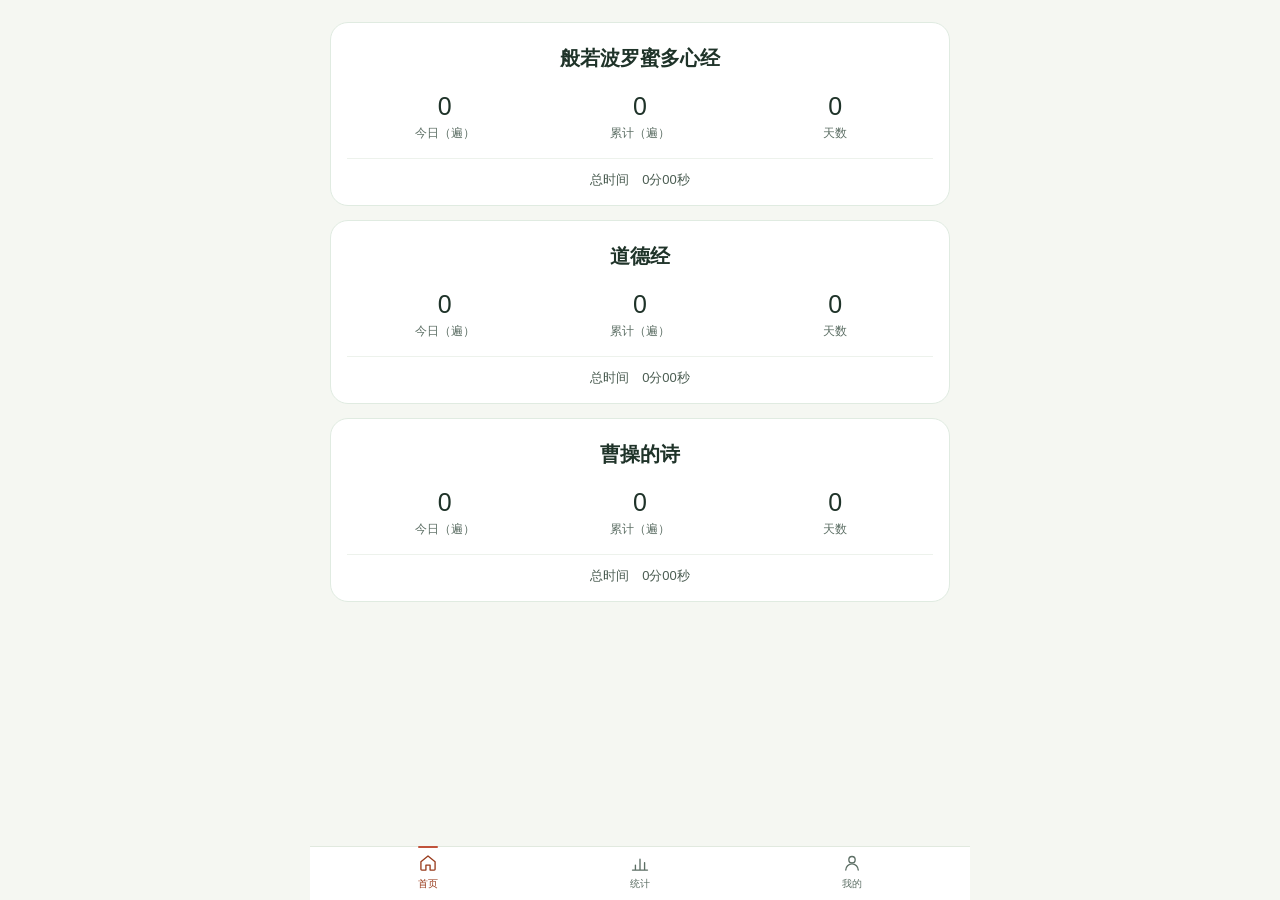
==== index.html @ 3fb7e342 "fix(v31): 阅读顶部只留标题和今日计时，字号拼音排版放到下方 收进「阅读设置」要多点一次。拼音、字号和排版改成直接摆在开始诵读上面。  Co-authored-by: lgy8687 <lgy" ====
<!doctype html>
<html lang="zh-CN">
<head>
  <meta charset="utf-8">
  <meta name="viewport" content="width=device-width, initial-scale=1, viewport-fit=cover">
  <meta name="theme-color" content="#F5F7F2">
  <meta name="description" content="阅读和背诵《道德经》与《心经》。">
  <link rel="manifest" href="manifest.webmanifest">
  <link rel="icon" href="icon.svg" type="image/svg+xml">
  <title>日课 · 读诵与日常</title>
  <link rel="stylesheet" href="styles.css?v=31">
</head>
<body>
  <div class="app-shell">

    <main>
      <section class="view active" id="view-today" aria-labelledby="today-title"></section>
      <section class="view" id="view-daily"></section>
      <section class="view" id="view-read" aria-labelledby="read-title"></section>
      <section class="view" id="view-recite" aria-labelledby="recite-title"></section>
      <section class="view" id="view-mine">
        <header class="page-head"><span class="eyebrow">PROFILE</span><h1>我的</h1><p class="page-head-date">记录只保存在这台设备</p></header>
        <div class="ds-card">
          <div class="card-head"><h2>数据备份</h2><span>本地存储</span></div>
          <p class="mine-note">记录只保存在这台设备的浏览器中。导出文件可用于备份或迁移，网页不会上传你的打卡数据。</p>
          <button class="button secondary" id="open-settings">导出 / 导入备份</button>
        </div>
      </section>
      <section class="view" id="view-stats" aria-labelledby="stats-title"></section>
    </main>

    <nav class="bottom-nav" aria-label="主导航">
      <button class="nav-item active" data-route="today"><svg viewBox="0 0 24 24" aria-hidden="true"><path d="M3.5 10.5 12 3.5l8.5 7v9a1 1 0 0 1-1 1h-5v-6h-5v6h-5a1 1 0 0 1-1-1z"/></svg><small>首页</small></button>
      <button class="nav-item" data-route="stats"><svg viewBox="0 0 24 24" aria-hidden="true"><path d="M3 20.5h18M6.5 20.5v-6M12 20.5v-13M17.5 20.5v-9"/></svg><small>统计</small></button>
      <button class="nav-item" data-route="mine"><svg viewBox="0 0 24 24" aria-hidden="true"><circle cx="12" cy="8" r="3.8"/><path d="M4.5 20.5a7.5 7.5 0 0 1 15 0"/></svg><small>我的</small></button>
    </nav>
  </div>

  <dialog id="settings-dialog" class="settings-dialog">
    <form method="dialog" class="dialog-top"><div><span class="eyebrow">PREFERENCES</span><h2>设置</h2></div><button class="icon-button" aria-label="关闭">×</button></form>
    <div class="setting-group">
      <h3>数据备份</h3><p class="muted">记录只保存在这台设备的浏览器中。导出文件可用于备份或迁移。</p>
      <div class="button-row"><button id="export-data" class="button secondary">导出记录</button><label class="button secondary file-button">导入备份<input id="import-data" type="file" accept="application/json"></label></div>
    </div>
    <p class="privacy-note">GitHub Pages 上的网页不接收你的打卡数据。</p>
  </dialog>

  <div id="toast" class="toast" role="status" aria-live="polite"></div>
  <script src="data/dao-de-jing.js?v=31"></script>
  <script src="data/dao-pinyin.js?v=31"></script>
  <script src="data/heart-pinyin.js?v=31"></script>
  <script src="data/cao-pinyin.js?v=31"></script>
  <script src="data/cao-poems.js?v=31"></script>
  <script src="time-stats.js?v=31"></script>
  <script src="app.js?v=31"></script>
</body>
</html>
---- styles.css ----
:root {
  --paper: #f4f1e8;
  --paper-deep: #ebe6d9;
  --card: #fffdf8;
  --ink: #24342f;
  --muted: #858b80;
  --line: #e8e4d9;
  --green: #344f42;
  --green-soft: #e9eee7;
  --red: #b5533d;
  --red-soft: #f6e9e3;
  --gold: #b08d51;
  --shadow: 0 8px 28px rgba(54, 56, 45, .06);
  font-family: "DM Sans", "Noto Serif SC", -apple-system, BlinkMacSystemFont, "PingFang SC", "Microsoft YaHei", sans-serif;
}
* { box-sizing: border-box; }
body { margin: 0; background: var(--paper); color: var(--ink); min-height: 100vh; -webkit-font-smoothing: antialiased; }
button, input, textarea { font: inherit; }
button { color: inherit; }
.app-shell { width: min(100%, 760px); margin: 0 auto; min-height: 100vh; padding: 0 20px calc(100px + env(safe-area-inset-bottom)); }
.topbar { height: 74px; display: flex; align-items: center; justify-content: space-between; }
.brand { display: inline-flex; align-items: center; gap: 11px; color: inherit; text-decoration: none; }
.brand-mark { width: 38px; height: 38px; border: 1px solid #b8ad94; color: var(--green); display: grid; place-items: center; border-radius: 50%; font: 600 18px "Noto Serif SC", serif; }
.brand b { display: block; letter-spacing: .12em; font: 600 17px "Noto Serif SC", serif; }
.brand small { display: block; font-size: 10px; color: var(--muted); letter-spacing: .13em; margin-top: 2px; }
.icon-button { border: 0; background: transparent; width: 40px; height: 40px; border-radius: 50%; font-size: 22px; color: var(--green); cursor: pointer; }
.icon-button:active { background: var(--paper-deep); }
.view { display: none; animation: appear .18s ease; }
.view.active { display: block; }
@keyframes appear { from { opacity: .65; transform: translateY(3px); } to { opacity: 1; transform: none; } }
.eyebrow { font: 600 10px "DM Sans", sans-serif; color: var(--gold); letter-spacing: .18em; }
h1, h2, h3, p { margin-top: 0; }
h1 { font: 600 30px/1.3 "Noto Serif SC", serif; letter-spacing: .015em; margin: 7px 0 8px; }
h2 { font: 600 22px/1.35 "Noto Serif SC", serif; margin: 0 0 8px; }
h3 { font: 600 16px "Noto Serif SC", serif; margin: 0; }
.muted { color: var(--muted); font-size: 13px; line-height: 1.7; }
.page-intro { padding: 11px 2px 22px; }
.date-line { color: var(--muted); font-size: 12px; letter-spacing: .06em; }
.hero-card { position: relative; background: var(--green); color: #fffdf7; border-radius: 21px; padding: 23px 22px 20px; overflow: hidden; box-shadow: var(--shadow); }
.hero-card:after { content: "道"; position: absolute; right: 8px; top: -38px; font: 150px "Noto Serif SC", serif; color: rgba(255,255,255,.055); pointer-events: none; }
.hero-top { display: flex; justify-content: space-between; align-items: flex-start; position: relative; z-index: 1; }
.hero-card .eyebrow { color: #c7b589; }
.hero-title { font: 500 19px "Noto Serif SC", serif; margin: 8px 0 4px; }
.hero-sub { color: rgba(255,255,255,.67); font-size: 12px; margin: 0; }
.hero-metrics { display: flex; gap: 0; border-top: 1px solid rgba(255,255,255,.18); margin-top: 19px; padding-top: 15px; position: relative; z-index: 1; }
.hero-metric { flex: 1; }
.hero-metric + .hero-metric { border-left: 1px solid rgba(255,255,255,.18); padding-left: 16px; margin-left: 16px; }
.hero-metric strong { display: block; font: 600 23px "DM Sans", sans-serif; }
.hero-metric span { color: rgba(255,255,255,.68); font-size: 11px; }
.section-heading { display: flex; align-items: end; justify-content: space-between; margin: 25px 1px 12px; }
.section-heading h2 { font-size: 18px; margin: 0; }
.section-heading .aside { color: var(--muted); font-size: 11px; }
.quick-grid { display: grid; grid-template-columns: 1fr 1fr; gap: 11px; }
.quick-card, .card { background: var(--card); border: 1px solid rgba(66,75,59,.06); box-shadow: var(--shadow); border-radius: 17px; }
.quick-card { padding: 15px; min-height: 120px; }
.quick-card .label { display: flex; align-items: center; gap: 7px; color: var(--muted); font-size: 11px; }
.quick-card .num { font: 600 25px "DM Sans", sans-serif; margin: 12px 0 2px; }
.quick-card .caption { color: var(--muted); font-size: 10px; }
.quick-card .accent { color: var(--red); }
.movie-card { margin-top: 11px; padding: 16px; }
.movie-head { display: flex; justify-content: space-between; gap: 10px; align-items: flex-start; }
.movie-head strong { font: 500 15px "Noto Serif SC", serif; }
.movie-head small { display: block; color: var(--muted); font-size: 11px; margin-top: 4px; }
.progress-track { height: 5px; background: var(--paper-deep); border-radius: 8px; overflow: hidden; margin: 14px 0 12px; }
.progress-fill { height: 100%; background: var(--red); border-radius: inherit; transition: width .25s; }
.movie-foot { display: flex; align-items: center; justify-content: space-between; gap: 8px; }
.movie-count { color: var(--muted); font-size: 11px; }
.button { min-height: 41px; border-radius: 12px; border: 1px solid transparent; padding: 0 15px; font-size: 12px; font-weight: 600; cursor: pointer; transition: transform .12s, background .12s; }
.button:active { transform: scale(.97); }
.button.primary { background: var(--green); color: white; }
.button.secondary { background: var(--green-soft); color: var(--green); }
.button.ghost { background: transparent; color: var(--muted); border-color: var(--line); }
.button.small { min-height: 34px; padding: 0 11px; font-size: 11px; }
.activity-card { padding: 16px; margin-top: 12px; }
.activity-form { display: grid; grid-template-columns: 1fr 75px auto; gap: 8px; margin-top: 14px; }
.field { background: #faf8f1; border: 1px solid var(--line); border-radius: 11px; min-width: 0; padding: 10px 11px; color: var(--ink); outline: none; font-size: 12px; }
.field:focus { border-color: #a5b19f; box-shadow: 0 0 0 3px rgba(52,79,66,.08); }
.activity-list { margin-top: 10px; }
.activity-row { display: flex; justify-content: space-between; gap: 10px; border-top: 1px solid var(--line); padding: 10px 0 0; margin-top: 9px; font-size: 12px; }
.activity-row small { color: var(--muted); }
.delete-activity { background: none; border: 0; color: #a7a79e; cursor: pointer; padding: 2px 5px; }
.quote { margin: 22px 2px 6px; color: #7f8277; font: italic 13px/1.8 "Noto Serif SC", serif; text-align: center; }
.quote b { color: var(--green); font-weight: 500; }
.switcher { display: flex; gap: 7px; overflow-x: auto; padding: 0 1px 4px; scrollbar-width: none; }
.switcher::-webkit-scrollbar { display: none; }
.pill { border: 1px solid #dcd8ca; background: transparent; border-radius: 999px; padding: 9px 15px; white-space: nowrap; font-size: 12px; color: var(--muted); cursor: pointer; }
.pill.active { background: var(--green); border-color: var(--green); color: white; }
.chapter-list { display: flex; gap: 6px; overflow-x: auto; padding: 15px 0; scrollbar-width: thin; }
.chapter-chip { border: 1px solid var(--line); color: var(--muted); background: var(--card); min-width: 42px; height: 38px; border-radius: 11px; cursor: pointer; font-size: 11px; }
.chapter-chip.active { border-color: var(--green); color: var(--green); background: var(--green-soft); font-weight: 700; }
.chapter-chip.done:after { content: " ·"; color: var(--red); }
.reading-panel { padding: 22px 20px; margin-top: 2px; }
.reading-meta { color: var(--gold); font-size: 10px; letter-spacing: .13em; margin-bottom: 6px; }
.reading-title { font: 600 22px "Noto Serif SC", serif; margin-bottom: 20px; }
.classic-text { white-space: pre-line; font: 400 17px/2.05 "Noto Serif SC", serif; letter-spacing: .025em; }
.annotation { border-left: 2px solid var(--gold); padding: 12px 14px; margin-top: 22px; background: #f8f5ec; color: #66695f; font: 13px/1.85 "Noto Serif SC", serif; }
.reading-actions { display: flex; justify-content: space-between; gap: 9px; margin-top: 17px; }
.heart-sections { display: grid; gap: 10px; margin-top: 15px; }
.heart-section { padding: 17px 16px; }
.heart-section h3 { color: var(--green); margin-bottom: 9px; font-size: 14px; }
.heart-section p { font: 15px/1.95 "Noto Serif SC", serif; margin: 0; }
.heart-section small { display: block; border-top: 1px solid var(--line); margin-top: 10px; padding-top: 9px; color: var(--muted); font: 12px/1.7 "Noto Serif SC", serif; }
.recite-intro { padding: 10px 1px 15px; }
.recite-card { margin-bottom: 12px; padding: 19px; position: relative; overflow: hidden; }
.recite-card:after { content: attr(data-seal); position: absolute; right: 12px; top: 6px; color: rgba(52,79,66,.06); font: 90px "Noto Serif SC", serif; pointer-events: none; }
.recite-top { display: flex; justify-content: space-between; align-items: center; position: relative; z-index: 1; }
.recite-top h2 { font-size: 20px; }
.recite-total { color: var(--muted); font-size: 10px; }
.recite-count { display: flex; align-items: baseline; gap: 6px; margin: 13px 0 15px; position: relative; z-index: 1; }
.recite-count strong { font: 600 40px "DM Sans", sans-serif; color: var(--green); }
.recite-count span { font-size: 12px; color: var(--muted); }
.tap-button { min-height: 52px; width: 100%; position: relative; z-index: 1; border: 0; border-radius: 14px; background: var(--green); color: white; cursor: pointer; font: 500 15px "Noto Serif SC", serif; letter-spacing: .04em; box-shadow: 0 5px 14px rgba(52,79,66,.15); }
.tap-button.cinnabar { background: var(--red); box-shadow: 0 5px 14px rgba(181,83,61,.15); }
.tap-actions { display: flex; justify-content: space-between; align-items: center; margin-top: 10px; position: relative; z-index: 1; }
.tap-actions small { color: var(--muted); font-size: 10px; }
.text-button { border: 0; background: none; color: var(--muted); font-size: 11px; padding: 5px; cursor: pointer; }
.stats-overview { display: grid; grid-template-columns: repeat(3,1fr); gap: 9px; margin: 16px 0; }
.stat-box { background: var(--card); border-radius: 14px; padding: 14px 12px; box-shadow: var(--shadow); }
.stat-box strong { display: block; font: 600 21px "DM Sans", sans-serif; }
.stat-box span { color: var(--muted); font-size: 10px; }
.chart-card { padding: 18px 14px; }
.chart { display: grid; grid-template-columns: repeat(7,1fr); gap: 5px; align-items: end; height: 132px; margin-top: 17px; }
.chart-day { height: 100%; display: flex; flex-direction: column; align-items: center; justify-content: end; gap: 7px; }
.chart-bar-wrap { height: 92px; width: 17px; background: #f1eee5; border-radius: 8px; display: flex; align-items: end; overflow: hidden; }
.chart-bar { width: 100%; min-height: 3px; background: var(--green); border-radius: 8px; }
.chart-day.today .chart-bar { background: var(--red); }
.chart-day span { color: var(--muted); font-size: 9px; }
.history-list { margin-top: 12px; }
.history-row { display: grid; grid-template-columns: 1fr auto auto; gap: 13px; align-items: center; padding: 13px 4px; border-bottom: 1px solid var(--line); font-size: 11px; }
.history-row b { font-weight: 600; }
.history-row span { color: var(--muted); }
.empty-state { padding: 19px; text-align: center; color: var(--muted); font-size: 12px; }
.source-note { border-top: 1px solid var(--line); margin-top: 22px; padding-top: 14px; color: var(--muted); font-size: 10px; line-height: 1.7; }
.source-note a { color: var(--green); }
.bottom-nav { position: fixed; z-index: 10; left: 50%; bottom: 0; transform: translateX(-50%); width: min(100%,760px); padding: 8px 18px calc(8px + env(safe-area-inset-bottom)); display: grid; grid-template-columns: repeat(4,1fr); gap: 4px; background: rgba(255,253,248,.94); border-top: 1px solid rgba(70,77,64,.1); backdrop-filter: blur(16px); }
.nav-item { border: 0; background: transparent; color: #96988e; display: grid; justify-items: center; gap: 2px; padding: 4px 2px; cursor: pointer; }
.nav-item span { font: 19px "DM Sans", sans-serif; height: 21px; }
.nav-item small { font-size: 9px; }
.nav-item.active { color: var(--green); }
.nav-item.active small { font-weight: 700; }
.settings-dialog { width: min(520px, calc(100% - 24px)); max-height: 88vh; border: 0; border-radius: 20px; background: var(--card); color: var(--ink); padding: 20px; box-shadow: 0 24px 80px rgba(22,35,28,.2); }
.settings-dialog::backdrop { background: rgba(27,38,31,.35); backdrop-filter: blur(3px); }
.dialog-top { display: flex; justify-content: space-between; align-items: start; }
.dialog-top h2 { margin-top: 4px; }
.setting-group { display: grid; gap: 9px; padding: 15px 0; border-top: 1px solid var(--line); }
.setting-group label:not(.button) { font-size: 11px; color: var(--muted); }
.setting-group input:not([type=file]) { border: 1px solid var(--line); border-radius: 11px; padding: 11px; background: #faf8f1; outline: none; }
.setting-group input:focus { border-color: #a5b19f; }
.setting-group h3 { margin-top: 1px; }
.setting-group p { margin: 0 0 2px; }
.button-row { display: flex; gap: 8px; flex-wrap: wrap; }
.file-button { display: inline-flex; align-items: center; position: relative; overflow: hidden; }
.file-button input { position: absolute; inset: 0; opacity: 0; cursor: pointer; }
.privacy-note { color: var(--muted); font-size: 10px; line-height: 1.6; margin: 0; }
.toast { position: fixed; z-index: 20; bottom: calc(82px + env(safe-area-inset-bottom)); left: 50%; transform: translate(-50%, 12px); opacity: 0; pointer-events: none; background: #233a30; color: white; border-radius: 999px; padding: 10px 16px; font-size: 11px; transition: all .2s; white-space: nowrap; }
.toast.show { opacity: 1; transform: translate(-50%, 0); }
@media (min-width: 650px) {
  .app-shell { padding-left: 32px; padding-right: 32px; }
  .topbar { height: 84px; }
  .page-intro { padding-top: 20px; }
  .quick-grid { gap: 14px; }
  .quick-card { min-height: 140px; padding: 19px; }
  .bottom-nav { border: 1px solid rgba(70,77,64,.1); border-bottom: 0; border-radius: 18px 18px 0 0; }
}
@media (max-width: 390px) {
  .app-shell { padding-left: 15px; padding-right: 15px; }
  .activity-form { grid-template-columns: 1fr 63px; }
  .activity-form button { grid-column: 1 / -1; }
  .quick-card { padding: 13px; }
  .reading-panel { padding: 18px 15px; }
  .classic-text { font-size: 16px; }
}

/* Quiet, text-first interface */
:root { --paper:#fafaf7; --paper-deep:#eeeee8; --card:#fff; --ink:#202722; --muted:#777d76; --line:#e5e7e1; --green:#315242; --green-soft:#edf2ed; --red:#9c4c3a; --gold:#8a7554; --shadow:none; font-family:-apple-system,BlinkMacSystemFont,"PingFang SC","Hiragino Sans GB","Microsoft YaHei",sans-serif; }
body { background:var(--paper); }
.app-shell { width:min(100%,660px); padding:0 20px calc(90px + env(safe-area-inset-bottom)); }
.topbar { height:60px; }
.brand-mark { border:0; border-radius:0; width:25px; height:30px; font-size:20px; }
.brand { gap:7px; }
.brand b { font-size:15px; }
.brand small { display:none; }
.page-intro { padding:15px 0 18px; }
.page-intro h1 { font-size:25px; margin:4px 0 0; }
.page-intro .muted { display:none; }
.date-line { font-size:11px; }
.daily-summary,.stats-line { display:flex; align-items:center; justify-content:space-between; gap:8px; padding:13px 0 17px; border-bottom:1px solid var(--line); color:var(--muted); font-size:12px; }
.daily-summary b,.stats-line b { color:var(--ink); font-size:16px; margin-left:3px; }
.simple-section { padding:17px 0 19px; border-bottom:1px solid var(--line); }
.section-heading { margin:0 0 11px; }
.section-heading h2 { font-size:15px; }
.section-heading .aside { font-size:10px; }
.movie-line { padding:2px 0 0; }
.movie-head strong { font-size:13px; }
.movie-head small { font-size:10px; }
.progress-track { margin:12px 0 0; height:3px; }
.button { border-radius:8px; }
.button.small { min-height:31px; }
.activity-form { grid-template-columns:minmax(0,1fr) 68px auto; gap:6px; margin:0; }
.field { background:transparent; border:0; border-bottom:1px solid var(--line); border-radius:0; padding:9px 3px; font-size:12px; }
.field:focus { box-shadow:none; border-color:var(--green); }
.activity-list { margin-top:7px; }
.activity-row { border:0; padding:8px 1px; margin:0; border-bottom:1px solid var(--line); font-size:12px; }
.activity-row b { font-weight:500; }
.empty-state { text-align:left; padding:14px 0; }
.switcher { gap:18px; border-bottom:1px solid var(--line); }
.pill { border:0; border-radius:0; padding:8px 0 11px; font-size:13px; }
.pill.active { background:transparent; color:var(--green); border-bottom:2px solid var(--green); }
.chapter-picker { margin:13px 0 3px; border-bottom:1px solid var(--line); }
.chapter-picker summary,.annotation-fold summary { list-style:none; cursor:pointer; padding:12px 0; color:var(--muted); font-size:12px; }
.chapter-picker summary::-webkit-details-marker,.annotation-fold summary::-webkit-details-marker { display:none; }
.chapter-picker summary:after,.annotation-fold summary:after { content:"＋"; float:right; color:var(--muted); }
.chapter-picker[open] summary:after,.annotation-fold[open] summary:after { content:"－"; }
.chapter-list { flex-wrap:wrap; max-height:185px; overflow:auto; padding:2px 0 12px; }
.chapter-chip { background:transparent; border-radius:7px; min-width:36px; height:34px; }
.chapter-chip.active { background:var(--green); color:#fff; }
.reading-panel { padding:17px 0; margin:0; border-bottom:1px solid var(--line); }
.reading-title { font-size:20px; margin-bottom:16px; }
.reading-meta { color:var(--muted); letter-spacing:.03em; }
.classic-text { font-family:"Noto Serif SC", "Songti SC", "STSong", serif; font-size:17px; line-height:2.05; letter-spacing:.02em; }
.annotation-fold { margin-top:18px; border-top:1px solid var(--line); }
.annotation-fold p,.annotation-list p { color:#656b64; font-size:12px; line-height:1.85; margin:0; padding:0 0 13px; }
.annotation-list p+p { border-top:1px solid var(--line); padding-top:11px; }
.reading-actions { align-items:center; margin-top:12px; }
.reading-actions .muted { font-size:10px; }
.source-note { font-size:10px; }
.recite-choices { border-top:1px solid var(--line); }
.recite-choice { width:100%; padding:19px 1px; display:flex; justify-content:space-between; align-items:center; border:0; border-bottom:1px solid var(--line); background:transparent; text-align:left; cursor:pointer; }
.recite-choice span { font:500 17px "Noto Serif SC", "Songti SC", serif; }
.recite-choice small { color:var(--muted); font-size:11px; }
.recite-intro { padding:15px 0 18px; }
.recite-intro .muted { display:none; }
.app-shell.immersive { padding:0 20px 180px; }
.app-shell.immersive .topbar,.app-shell.immersive .bottom-nav { display:none; }
.recitation-screen { padding-top:17px; }
.back-button { background:none; border:0; color:var(--muted); font-size:13px; padding:5px 0 16px; cursor:pointer; }
.recitation-screen h1 { font-size:21px; margin:0 0 5px; }
.recitation-origin { color:var(--muted); font-size:10px; margin-bottom:22px; }
.recitation-text { padding-bottom:20px; font-size:18px; line-height:2.2; }
.full-dao-text { padding-bottom:10px; }
.dao-recitation-chapter { padding:0 0 17px; margin:0 0 17px; border-bottom:1px solid var(--line); }
.dao-recitation-chapter h2 { color:var(--muted); font:400 11px sans-serif; margin:0 0 5px; }
.recitation-annotation { margin:0 0 24px; }
.recite-footer { position:fixed; z-index:12; bottom:0; left:50%; transform:translateX(-50%); width:min(100%,660px); padding:12px 20px calc(14px + env(safe-area-inset-bottom)); background:rgba(255,255,255,.97); border-top:1px solid var(--line); }
.recite-progress { display:flex; align-items:center; gap:13px; min-height:24px; margin-bottom:8px; font-size:11px; }
.recite-progress b { font-weight:600; }
.recite-progress span { color:var(--muted); }
.recite-progress .text-button { margin-left:auto; }
.recite-footer .tap-button { min-height:49px; border-radius:10px; box-shadow:none; }
.bottom-nav { width:min(100%,660px); box-shadow:none; }
.nav-item small { font-size:10px; }
.stats-overview { display:none; }
.stats-line { margin-bottom:1px; }
.chart { height:112px; margin-top:8px; }
.chart-bar-wrap { height:72px; width:13px; border-radius:3px; }
.chart-bar { border-radius:3px; }
.chart-day { gap:5px; }
.history-list { margin-top:0; }
.history-row { grid-template-columns:54px 1fr; gap:3px 12px; padding:10px 0; font-size:11px; }
.history-row span:last-child { grid-column:2; }
.settings-dialog { border-radius:14px; box-shadow:0 12px 40px rgba(22,35,28,.15); }
@media (max-width:390px) {
  .app-shell { padding-left:16px; padding-right:16px; }
  .app-shell.immersive { padding-left:16px; padding-right:16px; }
  .recite-footer { padding-left:16px; padding-right:16px; }
  .daily-summary { font-size:11px; }
  .activity-form { grid-template-columns:minmax(0,1fr) 58px auto; }
  .activity-form button { grid-column:auto; }
}
.bottom-nav { grid-template-columns:repeat(5,1fr); }
.practice-card { background:#fff; border-radius:18px; margin:0 0 14px; overflow:hidden; }
.practice-open { display:block; width:100%; padding:22px 16px 16px; border:0; background:transparent; color:inherit; cursor:pointer; }
.practice-open h2 { text-align:center; font-size:20px; margin:0 0 20px; }
.practice-numbers { display:grid; grid-template-columns:repeat(3,1fr); text-align:center; color:var(--muted); font-size:12px; }
.practice-numbers b { display:block; color:var(--ink); font-size:25px; font-weight:500; margin-bottom:4px; }
.practice-actions { display:grid; grid-template-columns:1fr 1fr; border-top:1px solid var(--line); }
.practice-actions button { background:transparent; border:0; padding:14px; color:var(--red); font-size:15px; cursor:pointer; }
.practice-actions button+button { border-left:1px solid var(--line); }
.chapter-position { text-align:center; color:var(--muted); font-size:12px; margin-bottom:20px; }
.dao-swipe h2 { font-size:18px; }
.chapter-controls { display:flex; justify-content:space-between; margin:20px 0 30px; }
.chapter-controls button { background:none; border:0; color:var(--green); padding:10px; }
.chapter-controls button:disabled { opacity:.3; }
.report-inside { float:right; margin-top:8px; }
.bottom-nav { display:none; }
.app-shell { padding-bottom:30px; }
.recitation-screen { padding-top:6px; }
.recite-header { display:flex; align-items:center; gap:8px; margin-bottom:10px; }
.recite-header h1 { flex:1; text-align:center; margin:0; font-size:18px; }
.back-button { padding:3px 8px; font-size:27px; }
.font-controls { display:flex; gap:3px; }
.font-controls button,.tool-icon { border:0; background:transparent; color:var(--ink); padding:8px; font-size:13px; cursor:pointer; }
.recitation-screen .recitation-text { font-size:var(--text-size); line-height:1.65; padding-bottom:8px; }
.recite-footer { padding:7px 20px calc(8px + env(safe-area-inset-bottom)); background:#fafaf7; }
.recite-progress { justify-content:center; margin:0; min-height:18px; }
.recite-tools { display:flex; align-items:center; justify-content:center; gap:28px; }
.tool-icon { font-size:24px; color:var(--muted); min-width:44px; min-height:44px; }
.woodfish { width:72px; height:62px; border:0; padding:0; background:transparent; cursor:pointer; touch-action:manipulation; }
.woodfish:active { transform:scale(.92); }
.woodfish svg { width:100%; height:100%; pointer-events:none; }
.app-shell.immersive { padding-bottom:145px; }
.bottom-nav { display:grid; grid-template-columns:repeat(3,1fr); }
.app-shell { padding-bottom:calc(82px + env(safe-area-inset-bottom)); }
.app-shell.immersive .bottom-nav { display:none; }
.recitation-screen .annotation-fold p,.recitation-screen .annotation-list p { font-size:max(16px, var(--text-size)); line-height:1.8; color:#414941; }
.recitation-screen .annotation-fold summary { font-size:15px; }
/* Bottom navigation works without CSS min() or safe-area support. */
.bottom-nav { position:fixed; bottom:0; left:0; right:0; transform:none; width:auto; max-width:660px; margin:0 auto; padding:8px 18px 12px; padding-bottom:calc(8px + env(safe-area-inset-bottom, 0px)); z-index:100; display:grid; grid-template-columns:repeat(3,1fr); background:#fffdf8; }
.app-shell.immersive .bottom-nav { display:none; }
#view-today { padding-top:24px; }
:root { --paper:#f2f7f1; --paper-deep:#e0ebe0; --card:#fff; --ink:#253c2d; --muted:#718777; --line:#dce9de; --green:#3e7651; --green-soft:#e4f1e6; --red:#4e835d; }
body { background:var(--paper); }
.practice-card { background:#fff; border:1px solid #e0ebe1; }
.bottom-nav,.recite-footer { background:#f7fbf6; }
.nav-item.active,.chapter-controls button,.font-controls button { color:var(--green); }
.woodfish { position:relative; width:72px; height:62px; }
.woodfish span { position:absolute; right:0; bottom:1px; width:23px; height:23px; display:grid; place-items:center; border-radius:50%; background:#f2f8f1; border:1px solid #8eb299; color:#315a41; font-size:19px; line-height:1; font-weight:600; pointer-events:none; }
.recite-tools { gap:32px; }
.recite-tools { gap:24px; }
.woodfish { width:92px; height:86px; transition:transform .16s ease; }
.woodfish img { width:100%; height:100%; display:block; pointer-events:none; }
.woodfish:focus-visible { outline:2px solid #315f43; outline-offset:2px; border-radius:50%; }
.woodfish:active { transform:scale(.94) rotate(-3deg); }
@media (prefers-reduced-motion:reduce) { .woodfish { transition:none; } }
.recite-header { position:sticky; top:0; z-index:20; background:#f2f7f1; padding:8px 0; margin:0 0 10px; }
.recitation-screen { padding-top:0; }
.chapter-select-trigger { display:block; margin:0 auto 15px; padding:7px 14px; border:0; border-radius:20px; background:#e4f1e6; color:#315a41; font-size:13px; cursor:pointer; }
.chapter-dialog { position:fixed; inset:auto 0 0; width:100%; max-width:660px; max-height:85vh; margin:0 auto; padding:16px 16px calc(18px + env(safe-area-inset-bottom,0px)); border:0; border-radius:22px 22px 0 0; background:#edf4e9; color:#263d2c; box-sizing:border-box; overflow:hidden; }
.chapter-dialog::backdrop { background:rgba(28,45,32,.44); }
.chapter-dialog-head { display:flex; justify-content:space-between; align-items:center; padding:0 4px 12px; }
.chapter-dialog-head h2 { margin:0; font-size:18px; }
.chapter-dialog-head button { background:none; border:0; color:#526957; font-size:25px; width:40px; height:40px; cursor:pointer; }
.chapter-grid { display:grid; grid-template-columns:repeat(3,minmax(0,1fr)); gap:16px 10px; max-height:calc(85vh - 85px); overflow-y:auto; overscroll-behavior:contain; padding:2px 2px 15px; }
.chapter-tile { display:flex; flex-direction:column; align-items:stretch; gap:6px; padding:0; min-width:0; border:0; background:transparent; color:#315a41; cursor:pointer; }
.chapter-page { display:-webkit-box; -webkit-box-orient:vertical; -webkit-line-clamp:6; overflow:hidden; height:120px; padding:10px 8px; border:1px solid #c7d3bd; border-radius:5px; background:#fffdf4; color:#3f493d; text-align:left; white-space:pre-line; font:12px/1.55 'Songti SC',serif; box-shadow:0 2px 6px rgba(37,65,43,.08); }
.chapter-tile.selected .chapter-page { outline:2px solid #528a5c; outline-offset:1px; }
.chapter-label { font-size:12px; text-align:center; }
.chapter-tile:focus-visible { outline:2px solid #315a41; outline-offset:3px; }
.reading-timer { color:var(--muted); font-size:11px; text-align:right; padding:0 2px 8px; font-variant-numeric:tabular-nums; }
.reading-totals { color:var(--muted); font-size:12px; padding:10px 0 0; }
.layout-content p,.recitation-screen .annotation-fold .layout-content p { margin:0 0 .85em; padding:0; color:inherit; font:inherit; line-height:inherit; }
.layout-content p:last-child { margin-bottom:0; }
.translation-layout { color:#414941; font-size:max(16px,var(--text-size)); line-height:1.8; }
.layout-content[contenteditable="true"] { outline:1px solid #9dbba4; border-radius:8px; padding:10px; background:#fffefa; min-height:3em; }
.layout-toolbar { display:none; position:sticky; top:53px; z-index:19; align-items:center; gap:3px; overflow-x:auto; background:#edf5eb; padding:6px 2px; border-bottom:1px solid #dce9de; }
.editing-layout .layout-toolbar { display:flex; }
.layout-toolbar button { border:0; background:transparent; color:#315a41; min-width:40px; height:40px; font-size:17px; cursor:pointer; }
.layout-toolbar .layout-restore { white-space:nowrap; font-size:12px; padding:0 8px; margin-left:auto; }
.editing-layout .recite-footer { display:none; }
.editing-layout .layout-content { scroll-margin-top:110px; }
.recite-header { position:sticky; display:flex; justify-content:space-between; }
.recite-header h1 { position:absolute; left:50%; transform:translateX(-50%); margin:0; white-space:nowrap; pointer-events:none; }
.recite-header .font-controls { margin-left:auto; }
.layout-toolbar { position:fixed; top:auto; bottom:0; left:0; right:0; width:auto; max-width:660px; margin:0 auto; padding:8px 14px calc(8px + env(safe-area-inset-bottom,0px)); border-top:1px solid #dce9de; border-bottom:0; background:#edf5eb; }
.editing-layout .layout-content { scroll-margin-top:65px; }
.editing-layout .timer-control { display:none; }
.timer-control { display:flex; justify-content:center; padding:22px 0 16px; }
.timer-start { min-width:104px; min-height:44px; border:0; border-radius:24px; background:#4d805b; color:#fff; font-size:15px; cursor:pointer; }
.timer-start:disabled { background:#dbe9dd; color:#4d7056; cursor:default; }
@media (max-width:360px) { .recite-header h1 { font-size:16px; } .font-controls button { padding-left:3px; padding-right:3px; } }
.recite-header { display:block; padding:2px 0 4px; margin:0 0 4px; }
.recite-title-row { display:flex; align-items:center; justify-content:flex-start; height:32px; position:relative; }
.recite-title-row h1 { font-size:16px; line-height:1; }
.recite-title-row .back-button { padding:0 8px 0 0; line-height:1; font-size:25px; }
.recite-meta-row { display:flex; justify-content:space-between; align-items:center; min-height:32px; }
.recite-meta-row .reading-timer { padding:0; text-align:left; font-size:11px; }
.recite-meta-row .font-controls button { min-height:32px; padding:4px 7px; }
.recite-footer { padding:5px 16px calc(5px + env(safe-area-inset-bottom,0px)); }
.bottom-counter { display:flex; justify-content:center; align-items:center; gap:24px; min-height:86px; }
.start-circle { width:64px; height:64px; border:0; border-radius:50%; color:white; background:#477c59; font-size:15px; cursor:pointer; box-shadow:0 3px 10px rgba(49,90,65,.15); }
.start-circle:active { transform:scale(.96); }
.center-count { min-width:62px; text-align:center; color:var(--muted); font-size:11px; line-height:1.2; }
.center-count b { display:block; color:var(--ink); font-size:26px; font-weight:500; margin:2px 0; font-variant-numeric:tabular-nums; }
.center-count small { font-size:10px; white-space:nowrap; }
.practice-card { position:relative; }
.practice-time { margin-top:16px; padding-top:12px; border-top:1px solid #edf2ec; color:#78907e; text-align:center; font-size:12px; }
.report-header { padding:19px 0 10px; }
.report-header h1 { font-size:23px; margin:0; }
.report-tabs { display:flex; gap:7px; padding:3px; background:#e5eee4; border-radius:11px; }
.report-tabs button { flex:1; min-height:38px; border:0; border-radius:9px; background:transparent; color:#6f8674; font-size:13px; cursor:pointer; }
.report-tabs button.active { color:#315a41; background:#fff; font-weight:600; box-shadow:0 1px 5px rgba(43,80,48,.08); }
.report-summary,.report-calendar { margin-top:14px; background:#fff; border:1px solid #e1ece1; border-radius:15px; padding:16px; }
.report-section-title,.calendar-heading { display:flex; justify-content:space-between; align-items:center; gap:8px; }
.report-section-title h2,.calendar-heading h2 { font:600 15px -apple-system,BlinkMacSystemFont,'PingFang SC',sans-serif; margin:0; }
.report-section-title span { color:var(--muted); font-size:11px; }
.report-cells { display:grid; grid-template-columns:repeat(3,minmax(0,1fr)); margin-top:16px; }
.report-cell { min-width:0; padding:0 8px; text-align:center; }
.report-cell+.report-cell { border-left:1px solid #eaf0e9; }
.report-cell span,.report-cell em { display:block; color:#809287; font-size:11px; font-style:normal; }
.report-cell b { display:block; color:#294f38; font-size:23px; font-weight:600; margin:6px 0 2px; }
.report-cell b small { font-size:11px; font-weight:400; }
.report-cell em { white-space:normal; overflow-wrap:anywhere; line-height:1.5; }
.report-month-days { border-top:1px solid #edf2ec; padding-top:11px; margin-top:15px; color:#809287; font-size:11px; text-align:center; }
.calendar-month { display:flex; align-items:center; gap:4px; color:#3d6349; }
.calendar-month b { font-size:13px; font-weight:600; min-width:94px; text-align:center; }
.calendar-month button { border:0; background:transparent; color:#4c7657; width:38px; height:38px; font-size:23px; cursor:pointer; }
.calendar-month button:disabled { opacity:.25; }
.calendar-grid { display:grid; grid-template-columns:repeat(7,minmax(0,1fr)); text-align:center; }
.calendar-weekdays { margin-top:10px; color:#93a297; font-size:11px; }
.calendar-weekdays span { padding:5px 0; }
.calendar-days { row-gap:2px; }
.calendar-day { position:relative; display:flex; justify-content:center; align-items:center; min-width:0; min-height:42px; border:0; border-radius:10px; background:transparent; color:#3f5947; font-size:13px; cursor:pointer; }
.calendar-day.today:not(.selected) span { font-weight:700; color:#2e7044; }
.calendar-day.selected { background:#427b55; color:#fff; }
.calendar-day:disabled { color:#d1dad1; cursor:default; }
.calendar-day i,.calendar-legend i { width:4px; height:4px; border-radius:50%; background:#6aa577; }
.calendar-day i { position:absolute; bottom:5px; left:calc(50% - 2px); }
.calendar-day.selected i { background:#fff; }
.calendar-legend { display:flex; justify-content:flex-end; align-items:center; gap:5px; color:#9aa99c; font-size:10px; margin-top:7px; }
.report-cell span,.report-cell em { font-size:12px; }
.report-month-days,.calendar-weekdays { font-size:12px; }
.calendar-values { border-top:1px solid #edf2ec; margin-top:11px; padding-top:3px; }
.calendar-value-row { display:flex; align-items:center; gap:8px; min-height:48px; color:#3d5945; font-size:14px; }
.calendar-value-row + .calendar-value-row { border-top:1px solid #f0f4ee; }
.calendar-value-row > span { flex:1; }
.calendar-value-row label { display:flex; align-items:center; gap:3px; color:#819187; font-size:12px; }
.calendar-value-row input { border:0; border-bottom:1px solid #b7cdbb; border-radius:0; padding:5px 2px; background:transparent; color:#315a41; font-size:16px; font-family:inherit; text-align:center; outline:none; }
.calendar-value-row input:focus { border-bottom:2px solid #3e7651; }
.calendar-value-row .inline-count { width:52px; }
.calendar-value-row .inline-time { width:92px; font-variant-numeric:tabular-nums; }
.calendar-value-row input::-webkit-inner-spin-button { -webkit-appearance:none; margin:0; }

/* ============================================================
   v4 视觉系统 · DESIGN.md 唯一实现层（2026-11-04）
   本段为最终覆盖层；新增样式写在这里，禁止再往历史层追加
   ============================================================ */
:root {
  --paper:#F5F7F2; --paper-deep:#E9EFE7; --card:#FFFFFF;
  --line:#E1E9DF; --line-strong:#C9D8CC;
  --ink:#1F3329; --ink-2:#4A5C51; --muted:#87958B;
  --green:#2F5D50; --green-soft:#E7F0E9;
  --cinnabar:#C0533B; --cinnabar-ink:#993C1D;
  --cinnabar-soft:#FBF1EC; --cinnabar-line:#EEDFD3;
  --heat-0:#EDF1EC; --heat-1:#BFD6C5; --heat-2:#7FAE92; --heat-3:#2F5D50;
  --red:var(--cinnabar); --gold:var(--green); --red-soft:var(--cinnabar-soft);
  --shadow:none;
  --font-sans:-apple-system,BlinkMacSystemFont,"SF Pro Text","PingFang SC","Noto Sans CJK SC","Microsoft YaHei",sans-serif;
  --font-classic:"Songti SC","Noto Serif CJK SC","Noto Serif SC","STSong",serif;
}
html,body { background:var(--paper); color:var(--ink); font-family:var(--font-sans); -webkit-font-smoothing:antialiased; }
button,input,summary { font-family:inherit; }
#view-today,#view-stats,#view-read,#view-mine { padding-top:22px; }
.eyebrow { font-size:11px; letter-spacing:.18em; text-transform:uppercase; color:var(--muted); }

/* 页面头 */
.page-head { margin:0 0 14px; }
.page-head h1 { font-size:24px; font-weight:500; line-height:32px; letter-spacing:-.02em; margin:4px 0 0; font-family:var(--font-classic); }
.page-head-date { font-size:12px; color:var(--muted); margin-top:2px; }
.mine-note { font-size:12px; line-height:1.8; color:var(--muted); margin:0 0 14px; }

/* 首页主卡：全页唯一主角 */
.hero-card { background:var(--cinnabar-soft); border:1px solid var(--cinnabar-line); border-radius:16px; padding:16px; margin:0 0 12px; color:var(--ink); }
.hero-top { display:flex; align-items:flex-start; justify-content:space-between; gap:12px; }
.hero-main { min-width:0; }
.hero-number { font-size:40px; font-weight:500; line-height:44px; letter-spacing:-.03em; font-variant-numeric:tabular-nums; margin-top:8px; }
.hero-number small { font-size:12px; font-weight:400; color:var(--muted); margin-left:5px; letter-spacing:0; }
.hero-sub { font-size:12px; color:var(--ink-2); margin-top:4px; white-space:nowrap; }
.streak-seal { width:56px; height:56px; flex:none; border-radius:50%; background:var(--cinnabar); color:#fff; display:flex; flex-direction:column; align-items:center; justify-content:center; }
.streak-seal b { font-size:24px; font-weight:500; line-height:26px; font-variant-numeric:tabular-nums; }
.streak-seal span { font-size:10px; margin-top:1px; opacity:.92; }
.hero-cta { display:block; width:100%; height:48px; margin-top:16px; border:0; border-radius:12px; background:var(--cinnabar); color:#fff; font-size:14px; font-weight:500; cursor:pointer; transition:opacity .14s ease-out,transform .14s ease-out; }
.hero-cta:active { transform:scale(.985); opacity:.9; }
.hero-foot { font-size:11px; color:var(--cinnabar-ink); text-align:center; margin-top:10px; }

/* 通用卡片与列表 */
.ds-card { background:var(--card); border:1px solid var(--line); border-radius:16px; padding:16px; margin:0 0 14px; }
.card-head { display:flex; align-items:center; justify-content:space-between; gap:8px; margin-bottom:12px; }
.card-head h2 { font-size:15px; font-weight:500; line-height:20px; margin:0; }
.card-head > span { font-size:11px; color:var(--muted); }
.course-row { display:flex; align-items:center; gap:12px; width:100%; min-height:64px; padding:10px 0; border:0; border-top:1px solid var(--line); background:transparent; color:inherit; text-align:left; cursor:pointer; }
.course-row:first-of-type { border-top:0; padding-top:2px; }
.course-mark { width:40px; height:40px; flex:none; border-radius:10px; background:var(--green-soft); color:var(--green); font-size:15px; display:flex; align-items:center; justify-content:center; }
.course-info { flex:1; min-width:0; }
.course-info b { display:block; font-size:14px; font-weight:500; }
.course-info small { display:block; font-size:11px; color:var(--muted); margin-top:3px; white-space:nowrap; overflow:hidden; text-overflow:ellipsis; }
.course-arrow { font-size:20px; color:var(--muted); }

/* 趋势 */
.trend-bars { display:flex; align-items:flex-end; gap:8px; height:52px; }
.trend-bar { flex:1; min-width:0; display:block; border-radius:3px 3px 0 0; background:var(--heat-2); }
.trend-bar.is-today { background:var(--cinnabar); }
.trend-week { display:flex; gap:8px; margin-top:6px; }
.trend-week span { flex:1; min-width:0; text-align:center; font-size:11px; color:var(--muted); }
.trend-week .is-today { color:var(--cinnabar); }
.daily-verse { text-align:center; font-size:11px; line-height:20px; color:var(--muted); margin:18px 0 8px; }

/* 统计页 */
.segmented { display:flex; gap:4px; background:var(--paper-deep); border-radius:999px; padding:3px; margin:0 0 14px; }
.segmented button { flex:1; min-height:36px; border:0; border-radius:999px; background:transparent; color:var(--muted); font-size:12px; cursor:pointer; }
.segmented button.active { background:var(--card); color:var(--green); font-weight:500; }
.streak-card { background:var(--cinnabar-soft); border:1px solid var(--cinnabar-line); border-radius:16px; padding:16px; margin:0 0 14px; }
.streak-top { display:flex; align-items:center; gap:13px; }
.streak-copy h2 { font-size:14px; font-weight:500; margin:0; }
.streak-copy p { font-size:11px; color:var(--cinnabar-ink); margin:4px 0 0; }
.metrics { display:flex; border-top:1px solid var(--cinnabar-line); margin-top:14px; padding-top:12px; }
.metric { flex:1; min-width:0; text-align:center; border-right:1px solid var(--cinnabar-line); }
.metric:last-child { border-right:0; }
.metric span { display:block; font-size:11px; color:var(--muted); }
.metric b { display:block; font-size:20px; font-weight:500; margin-top:3px; font-variant-numeric:tabular-nums; white-space:nowrap; }
.metric b small { font-size:11px; font-weight:400; color:var(--muted); margin-left:2px; }
.metric em { display:block; font-size:10px; font-style:normal; color:var(--muted); white-space:nowrap; margin-top:2px; }
.metric.is-today b { color:var(--cinnabar); }
.heat-grid { display:grid; grid-template-columns:repeat(12,minmax(0,1fr)); grid-template-rows:repeat(7,18px); grid-auto-flow:column; gap:4px; }
.heat-cell { width:100%; height:18px; padding:0; border:0; border-radius:3px; background:var(--heat-0); cursor:pointer; }
.heat-cell.level-0 { background:var(--heat-0); }
.heat-cell.level-1 { background:var(--heat-1); }
.heat-cell.level-2 { background:var(--heat-2); }
.heat-cell.level-3 { background:var(--heat-3); }
.heat-cell.selected { outline:2px solid var(--green); outline-offset:1px; }
.heat-cell.is-today { border:1px solid var(--cinnabar); box-sizing:border-box; }
.heat-cell:disabled { opacity:.35; cursor:default; }
.heat-legend { display:flex; align-items:center; justify-content:flex-end; gap:5px; margin-top:12px; font-size:11px; color:var(--muted); }
.heat-legend i { width:10px; height:10px; border-radius:2px; display:block; }
.heat-legend .level-0 { background:var(--heat-0); }
.heat-legend .level-1 { background:var(--heat-1); }
.heat-legend .level-2 { background:var(--heat-2); }
.heat-legend .level-3 { background:var(--heat-3); }
.month-switch { display:flex; align-items:center; gap:2px; }
.month-switch b { font-size:11px; font-weight:500; color:var(--ink-2); min-width:78px; text-align:center; }
.month-switch button { width:24px; height:24px; border:0; background:transparent; color:var(--ink-2); font-size:18px; line-height:1; cursor:pointer; }
.month-switch button:disabled { opacity:.25; cursor:default; }
.record-editor { border:0; border-top:1px solid var(--line); background:transparent; margin:10px 0 0; }
.record-editor summary { list-style:none; display:flex; align-items:center; justify-content:space-between; padding:12px 0 0; font-size:12px; font-weight:500; color:var(--ink-2); cursor:pointer; }
.record-editor summary::-webkit-details-marker { display:none; }
.editor-meta { font-size:11px; font-weight:400; color:var(--muted); }
.record-fields { padding:0 0 2px; }
.record-row { display:flex; align-items:center; gap:8px; min-height:48px; border-top:1px solid var(--line); }
.record-row > span { flex:1; font-size:13px; }
.record-row label { display:flex; align-items:center; gap:3px; font-size:11px; color:var(--muted); }
.record-row input { height:36px; border:1px solid var(--line-strong); border-radius:10px; background:var(--card); color:var(--ink); font-size:14px; text-align:center; outline:none; font-variant-numeric:tabular-nums; }
.record-row input:focus { border-color:var(--green); }
.record-row .inline-count { width:58px; }
.record-row .inline-time { width:94px; }
.record-row input::-webkit-inner-spin-button { -webkit-appearance:none; margin:0; }

/* 阅读 / 背诵 / 我的：统一到同一套规格 */
.page-intro { padding:22px 0 18px; }
.page-intro h1 { font-size:24px; font-weight:500; letter-spacing:-.02em; }
.switcher { gap:18px; border-bottom:1px solid var(--line); }
.pill { font-size:13px; color:var(--muted); }
.pill.active { color:var(--green); border-bottom:2px solid var(--green); }
.reading-panel { border-bottom:1px solid var(--line); }
.reading-meta { font-size:11px; letter-spacing:.14em; color:var(--muted); }
.reading-title { font-size:20px; font-weight:500; }
.classic-text { font-family:var(--font-classic); font-size:17px; line-height:2.05; color:var(--ink); }
.button { border-radius:12px; font-weight:500; font-size:13px; min-height:40px; }
.button.primary { background:var(--cinnabar); color:#fff; }
.button.secondary { background:var(--card); border:1px solid var(--line-strong); color:var(--ink); }
.button.small { min-height:34px; font-size:12px; border-radius:10px; }
.text-button { color:var(--green); }
.bottom-nav { background:var(--card); border-top:1px solid var(--line); box-shadow:none; }
.nav-item { color:var(--muted); }
.nav-item span { font-family:var(--font-sans); font-size:17px; }
.nav-item.active { color:var(--green); }
.nav-item.active small { font-weight:500; }
.settings-dialog { background:var(--card); border:1px solid var(--line); border-radius:16px; box-shadow:none; color:var(--ink); }
.toast { background:var(--green); color:#fff; border-radius:10px; }
.recite-footer,.recite-header,.layout-toolbar,.chapter-dialog { background:var(--card); color:var(--ink); }
.recite-footer,.layout-toolbar { border-color:var(--line); }
.start-circle { background:var(--cinnabar); box-shadow:none; }
.timer-start { background:var(--green); border-radius:12px; }
.center-count b { color:var(--ink); }
.chapter-page { background:var(--paper); border-color:var(--line); box-shadow:none; }
.chapter-tile.selected .chapter-page { outline-color:var(--green); }
.layout-toolbar { background:var(--paper-deep); }
.layout-content[contenteditable="true"] { outline-color:var(--green); background:var(--card); }

@media (max-width:390px) {
  .hero-number { font-size:36px; line-height:40px; }
  .hero-sub { font-size:11px; }
  .heat-grid { grid-template-rows:repeat(7,16px); gap:3px; }
  .heat-cell { height:16px; }
  .metric b { font-size:18px; }
  .course-info small { font-size:10px; }
}
/* 视觉复检修正：白字继承、统计页首屏密度、标题字体 */
.ds-card { padding:14px; margin:0 0 12px; color:var(--ink); }
.streak-card { padding:14px; margin:0 0 12px; color:var(--ink); }
.segmented { margin:0 0 12px; }
.metrics { margin-top:12px; padding-top:10px; }
.heat-grid { grid-template-rows:repeat(7,16px); gap:3px; }
.heat-cell { height:16px; }
.trend-bars { height:46px; }
.page-intro h1 { font-family:var(--font-classic); }
.app-shell { padding-bottom:calc(104px + env(safe-area-inset-bottom)); }

@media (prefers-reduced-motion:reduce) {
  .hero-cta,.view,.woodfish { transition:none !important; animation:none !important; }
}

/* ===== v4.1 · 大卡片 + 诵读计数面板 ===== */
.section-head { display:flex; align-items:baseline; justify-content:space-between; gap:8px; margin:18px 2px 10px; }
.section-head h2 { font:500 15px/20px var(--font-classic); margin:0; }
.section-head span { font-size:11px; color:var(--muted); }

/* 首页两课 / 选择背诵：恢复大卡片 */
.course-row.course-card { display:block; width:100%; min-height:0; padding:16px; margin:0 0 12px; border:1px solid var(--line); border-radius:16px; background:var(--card); text-align:left; color:var(--ink); cursor:pointer; transition:transform .14s ease-out,border-color .14s ease-out; }
.course-row.course-card:first-of-type { border-top:1px solid var(--line); padding-top:16px; }
.course-row.course-card:active { transform:scale(.99); border-color:var(--green); }
.card-top { display:flex; align-items:center; gap:12px; }
.course-seal { width:48px; height:48px; flex:none; border-radius:14px; background:var(--green-soft); color:var(--green); font:500 21px/1 var(--font-classic); display:grid; place-items:center; }
.course-title { flex:1; min-width:0; }
.course-title b { display:block; font:500 17px/22px var(--font-classic); white-space:nowrap; overflow:hidden; text-overflow:ellipsis; }
.course-title small { display:block; font-size:11px; color:var(--muted); margin-top:3px; }
.course-arrow { font-size:22px; color:var(--muted); flex:none; }
.course-stats { display:flex; margin:14px 0 10px; padding:12px 0; border-top:1px solid var(--line); border-bottom:1px solid var(--line); }
.course-stats > span { flex:1; min-width:0; text-align:center; border-right:1px solid var(--line); }
.course-stats > span:last-child { border-right:0; }
.course-stats b { display:block; font-size:23px; line-height:27px; font-weight:500; color:var(--ink); font-variant-numeric:tabular-nums; }
.course-stats small { display:block; font-size:10px; color:var(--muted); margin-top:3px; }
.course-foot { display:flex; justify-content:space-between; align-items:center; font-size:11px; color:var(--muted); }
.course-foot span:last-child { color:var(--cinnabar-ink); }

.recite-choices { border-top:0; display:grid; gap:12px; }
.recite-choice { display:flex; align-items:center; gap:12px; width:100%; min-height:104px; padding:16px; border:1px solid var(--line); border-bottom:1px solid var(--line); border-radius:16px; background:var(--card); text-align:left; cursor:pointer; transition:transform .14s ease-out,border-color .14s ease-out; }
.recite-choice:active { transform:scale(.99); border-color:var(--green); }
.recite-choice span { font:inherit; }
.choice-seal { width:56px; height:56px; flex:none; border-radius:16px; background:var(--green-soft); color:var(--green); font:500 24px/1 var(--font-classic); display:grid; place-items:center; }
.choice-body { flex:1; min-width:0; }
.choice-body b { display:block; font:500 18px/24px var(--font-classic); color:var(--ink); }
.choice-body small { display:block; font-size:11px; color:var(--muted); margin-top:4px; }
.choice-meta { flex:none; text-align:right; }
.choice-meta b { display:block; font-size:20px; font-weight:500; color:var(--ink); font-variant-numeric:tabular-nums; }
.choice-meta small { display:block; font-size:10px; color:var(--muted); margin-top:2px; }
.choice-arrow { font-size:20px; color:var(--muted); }
.choice-note { text-align:center; font-size:11px; line-height:2; color:var(--muted); margin:26px 0 0; }

/* 开始按钮 */
.bottom-counter { flex-direction:column; gap:0; min-height:0; }
.bottom-counter.waiting { padding:10px 0 12px; }
.start-wrap { position:relative; width:88px; height:88px; display:grid; place-items:center; }
.start-halo { position:absolute; inset:0; border-radius:50%; background:var(--cinnabar-soft); border:1px solid var(--cinnabar-line); animation:haloPulse 2.8s ease-in-out infinite; }
.start-circle { position:relative; width:64px; height:64px; border:0; border-radius:50%; color:#fff; background:var(--cinnabar); font-size:15px; cursor:pointer; box-shadow:none; }
.start-circle:active { transform:scale(.96); }
.start-hint { font-size:11px; color:var(--muted); margin:10px 0 0; }
@keyframes haloPulse { 0%,100% { transform:scale(1); opacity:1; } 50% { transform:scale(1.08); opacity:.62; } }

/* 诵读计数面板 */
.bottom-counter.running { align-items:stretch; padding:8px 0 4px; }
.counter-head { display:flex; align-items:center; gap:7px; font-size:11px; color:var(--muted); margin-bottom:2px; }
.live-dot { width:6px; height:6px; flex:none; border-radius:50%; background:var(--cinnabar); box-shadow:0 0 0 3px var(--cinnabar-soft); }
.counter-hint { margin-left:auto; }
.counter-stage { display:flex; align-items:center; justify-content:space-between; gap:6px; }
.woodfish { position:relative; width:92px; height:96px; flex:none; border:0; padding:0; background:transparent; display:grid; place-items:center; cursor:pointer; touch-action:manipulation; }
.woodfish .fish-disc { position:absolute; inset:2px 2px 12px; width:auto; height:auto; border:0; border-radius:50%; background:var(--green-soft); opacity:.5; }
.woodfish img { position:relative; width:92px; height:88px; display:block; pointer-events:none; }
.woodfish .fish-sign { position:absolute; right:0; bottom:12px; width:28px; height:28px; border-radius:50%; display:grid; place-items:center; background:var(--card); border:1px solid var(--line-strong); color:var(--green); font-size:17px; line-height:1; font-weight:400; pointer-events:none; }
.fish-plus .fish-sign { background:var(--cinnabar); border-color:var(--cinnabar); color:#fff; }
.woodfish .fish-tag { position:absolute; bottom:-2px; left:0; right:0; width:auto; height:auto; display:block; border:0; border-radius:0; background:transparent; text-align:center; font-size:10px; line-height:1.2; font-weight:400; color:var(--muted); pointer-events:none; }
.woodfish .fish-pop { position:absolute; top:6px; right:auto; bottom:auto; left:50%; width:auto; height:auto; display:block; border:0; border-radius:0; background:transparent; transform:translateX(-50%); font-size:14px; font-weight:500; color:var(--cinnabar); opacity:0; pointer-events:none; }
.fish-minus .fish-pop { color:var(--green); }
.woodfish.is-tapped .fish-pop { animation:fishPop .46s ease-out; }
.woodfish.is-tapped .fish-disc { animation:fishRipple .46s ease-out; }
@keyframes fishPop { 0%{opacity:0;transform:translate(-50%,8px) scale(.8)} 35%{opacity:1} 100%{opacity:0;transform:translate(-50%,-16px) scale(1.1)} }
@keyframes fishRipple { 0%{opacity:.6;transform:scale(.86)} 100%{opacity:.5;transform:scale(1.18)} }
.count-seal { position:relative; width:92px; height:92px; flex:none; border-radius:50%; background:var(--cinnabar-soft); border:1px solid var(--cinnabar-line); display:flex; flex-direction:column; align-items:center; justify-content:center; }
.seal-ring { position:absolute; inset:5px; border-radius:50%; border:1px dashed var(--cinnabar-line); }
.count-seal small { font-size:10px; color:var(--cinnabar-ink); }
.count-seal b { display:block; font-size:32px; line-height:36px; font-weight:500; color:var(--ink); font-variant-numeric:tabular-nums; }
.count-seal b.bump { animation:countBump .3s ease-out; }
.count-seal em { font-size:10px; font-style:normal; color:var(--muted); }
@keyframes countBump { 0%{transform:scale(1)} 45%{transform:scale(1.18)} 100%{transform:scale(1)} }
.recite-footer { padding:8px 16px calc(10px + env(safe-area-inset-bottom,0px)); }
.app-shell.immersive { padding-bottom:170px; }

@media (max-width:360px) {
  .woodfish { width:80px; }
  .woodfish img { width:80px; height:78px; }
  .count-seal { width:84px; height:84px; }
  .count-seal b { font-size:28px; }
}
@media (prefers-reduced-motion:reduce) {
  .start-halo,.woodfish.is-tapped .fish-pop,.woodfish.is-tapped .fish-disc,.count-seal b.bump { animation:none !important; }
}

/* ===== v4.2 · 紧凑导航 / 单一主操作计数 / 道德经拼音 ===== */
.app-shell .bottom-nav {
  height:54px; padding:4px 12px calc(4px + env(safe-area-inset-bottom,0px)); gap:0;
  background:var(--card); border:0; border-top:1px solid var(--line);
  border-radius:0; box-shadow:none; backdrop-filter:none; -webkit-backdrop-filter:none;
}
.app-shell .nav-item { position:relative; gap:1px; padding:2px 0; min-height:0; color:var(--muted); }
.nav-item svg { width:20px; height:20px; display:block; fill:none; stroke:currentColor; stroke-width:1.6; stroke-linecap:round; stroke-linejoin:round; }
.nav-item small { font-size:10px; line-height:12px; font-weight:400; }
.nav-item.active { color:var(--cinnabar-ink); }
.nav-item.active::before { content:''; position:absolute; top:-5px; left:50%; transform:translateX(-50%); width:20px; height:2px; border-radius:2px; background:var(--cinnabar); }
.app-shell { padding-bottom:calc(64px + env(safe-area-inset-bottom,0px)); }
.app-shell.immersive { padding-bottom:118px; }

.recite-footer { padding:5px 16px calc(6px + env(safe-area-inset-bottom,0px)); background:var(--card); border-top:1px solid var(--line); }
.bottom-counter { min-height:0; gap:0; }
.bottom-counter.waiting { padding:0; }
.start-tap { width:100%; min-height:64px; border:1px solid var(--cinnabar-line); border-radius:14px; background:var(--cinnabar-soft); color:var(--cinnabar-ink); display:flex; flex-direction:column; align-items:center; justify-content:center; gap:4px; cursor:pointer; }
.start-tap b { font:500 16px/20px var(--font-classic); }
.start-tap small { font-size:11px; font-weight:400; color:var(--muted); }
.start-tap:active { transform:scale(.99); }
.bottom-counter.running { align-items:stretch; padding:0; }
.counter-head { display:flex; align-items:center; gap:6px; height:22px; margin:0 0 4px; font-size:11px; color:var(--muted); }
.counter-hint { color:var(--muted); }
.counter-head .undo-button { margin-left:auto; height:24px; padding:0 10px; border:1px solid var(--line); border-radius:999px; background:transparent; color:var(--muted); font-size:11px; cursor:pointer; }
.counter-head .undo-button:active { background:var(--paper-deep); }
.count-tap { position:relative; width:100%; min-height:84px; border:1px solid var(--cinnabar-line); border-radius:16px; background:var(--cinnabar-soft); overflow:hidden; display:flex; flex-direction:column; align-items:center; justify-content:center; gap:2px; cursor:pointer; touch-action:manipulation; -webkit-tap-highlight-color:transparent; }
.count-tap:active { transform:scale(.995); }
.tap-main { display:flex; align-items:baseline; gap:4px; }
.tap-number { font:500 34px/38px var(--font-sans); color:var(--ink); font-variant-numeric:tabular-nums; }
.tap-number.bump { animation:countBump .3s ease-out; }
.tap-unit { font-size:11px; color:var(--cinnabar-ink); }
.tap-total { font-size:11px; color:var(--muted); }
.tap-ring { position:absolute; left:50%; top:45%; width:120px; height:120px; margin:-60px 0 0 -60px; border-radius:50%; border:1px solid var(--cinnabar-line); opacity:0; pointer-events:none; }
.count-tap.is-tapped .tap-ring { animation:tapRipple .6s ease-out; }
.tap-pop { position:absolute; top:12px; left:50%; transform:translateX(-50%); font-size:14px; font-weight:500; color:var(--cinnabar); opacity:0; pointer-events:none; }
.count-tap.is-tapped .tap-pop { animation:tapPop .6s ease-out; }
@keyframes tapRipple { 0%{opacity:.7;transform:scale(.5)} 100%{opacity:0;transform:scale(1.15)} }
@keyframes tapPop { 0%{opacity:0;transform:translate(-50%,8px) scale(.8)} 35%{opacity:1} 100%{opacity:0;transform:translate(-50%,-16px) scale(1.1)} }

ruby { ruby-position:over; -webkit-ruby-position:before; }
rt { font:400 10px/1 var(--font-sans); color:var(--cinnabar-ink); letter-spacing:0; transform:translateY(1px); user-select:none; -webkit-user-select:none; }
.layout-content.with-pinyin, .classic-text.with-pinyin { line-height:2.5; }
.font-controls .pinyin-button { border:1px solid var(--line); border-radius:8px; background:transparent; color:var(--muted); font:500 12px/1 var(--font-classic); padding:0 7px; }
.font-controls .pinyin-button.on { border-color:var(--cinnabar-line); background:var(--cinnabar-soft); color:var(--cinnabar-ink); }
.reader-tools { display:flex; justify-content:flex-end; margin:10px 0 0; }
.pinyin-toggle { border:1px solid var(--line); border-radius:999px; background:transparent; color:var(--muted); font-size:11px; padding:5px 12px; cursor:pointer; }
.pinyin-toggle.on { border-color:var(--cinnabar-line); background:var(--cinnabar-soft); color:var(--cinnabar-ink); }

@media (max-width:360px) {
  .tap-number { font-size:30px; }
  .counter-hint { font-size:10px; }
}
@media (prefers-reduced-motion:reduce) {
  .count-tap.is-tapped .tap-ring,.count-tap.is-tapped .tap-pop,.tap-number.bump { animation:none !important; }
}

/* 诵读原文：保持编辑和阅读时一致的纸张卡片。 */
.recitation-screen .recitation-text {
  background: #fff;
  border: 1px solid #a8bdb0;
  border-radius: 10px;
  padding: 14px 16px;
  color: #253c2d;
}
.recitation-screen .recitation-text .layout-content[contenteditable="true"] {
  outline: none;
  padding: 0;
  background: transparent;
}

/* 回退 v5 后唯一保留的修复：Chrome 在 text-align:justify 下会把 rt 推到上一行，
   经文改左对齐，拼音才会落在对应汉字正上方。不要给 ruby 加 inline-block。 */
.classic-text,.recitation-text { text-align:left; }
ruby { ruby-align:center; ruby-position:over; -webkit-ruby-position:before; }

/* v27 统一规范：背诵页标题行单独成行，与下方计时/字体工具栏明确区隔 */
.recite-header .recite-title-row { height:auto; min-height:38px; padding-bottom:8px; border-bottom:1px solid var(--line); }
.recite-header .recite-meta-row { margin-top:8px; }

/* ===== v29 · 时间分布环图 / 总时间 / 阅读设置 / 目录 ===== */
:root { --muted:#5C6E64; }
.fixture-banner { position:sticky; top:0; z-index:40; margin:0 -20px 12px; padding:8px 16px; background:var(--cinnabar-soft); color:var(--cinnabar-ink); border-bottom:1px solid var(--cinnabar-line); font-size:12px; line-height:1.4; text-align:center; }
.practice-time { color:var(--ink-2); font-size:13px; white-space:nowrap; }
.donut { position:relative; width:min(220px,70%); margin:2px auto 8px; }
.donut svg { display:block; width:100%; height:auto; }
.donut-center { position:absolute; inset:20%; display:flex; flex-direction:column; align-items:center; justify-content:center; text-align:center; pointer-events:none; }
.donut-total,.donut-sub { font-weight:500; color:var(--ink); font-variant-numeric:tabular-nums; letter-spacing:-.02em; line-height:1.25; }
.donut-total { font-size:18px; }
.donut-sub { font-size:13px; margin-top:1px; }
.donut-center span { margin-top:3px; font-size:12px; color:var(--ink-2); }
.time-empty,.time-round { margin:8px 0 0; font-size:13px; line-height:1.6; color:var(--ink-2); }
.time-list { list-style:none; margin:10px 0 0; padding:0; display:flex; flex-direction:column; gap:4px; }
.time-list button { display:grid; grid-template-columns:12px minmax(0,1fr) auto auto 14px; gap:8px; align-items:center; width:100%; min-height:48px; padding:8px 10px; border:1px solid transparent; border-radius:12px; background:transparent; color:inherit; text-align:left; cursor:pointer; }
.time-list button:active { background:var(--green-soft); }
.time-name b { display:block; font-weight:500; }
.time-go { color:var(--ink-2); font-size:18px; line-height:1; text-align:right; }
.book-find { display:flex; align-items:center; gap:8px; margin:0 0 12px; color:var(--ink-2); font-size:13px; }
.book-find input { flex:1; min-height:44px; border:1px solid var(--line-strong); border-radius:12px; background:var(--card); color:var(--ink); padding:0 12px; font-size:15px; }
.book-find-empty { margin:0 0 12px; color:var(--ink-2); font-size:13px; }
.stats-back-row { display:flex; align-items:center; gap:8px; min-height:44px; margin:0 0 8px; }
.stats-back { width:44px; height:44px; border:0; border-radius:12px; background:transparent; color:var(--ink); font-size:28px; line-height:1; cursor:pointer; }
.stats-back-row h1 { margin:0; font:500 24px/32px var(--font-classic); }
.stats-kind,.piece-note { margin:0 0 12px; font-size:13px; line-height:1.6; color:var(--ink-2); }
.book-total { display:flex; align-items:baseline; justify-content:space-between; gap:12px; margin:0 0 12px; padding:14px 16px; border:1px solid var(--line); border-radius:16px; background:var(--card); }
.book-total span { font-size:13px; color:var(--ink-2); }
.book-total b { font-size:20px; font-weight:500; font-variant-numeric:tabular-nums; white-space:nowrap; }
.piece-list { list-style:none; margin:0; padding:0; }
.piece-row { display:grid; grid-template-columns:32px minmax(0,1fr) auto; gap:10px; align-items:center; min-height:48px; border-top:1px solid var(--line); }
.piece-row:first-child { border-top:0; }
.piece-index { font-variant-numeric:tabular-nums; color:var(--ink-2); font-size:13px; }
.piece-copy { min-width:0; }
.piece-copy b { display:block; font-weight:500; font-size:14px; font-family:var(--font-classic); white-space:nowrap; overflow:hidden; text-overflow:ellipsis; }
.piece-copy small { display:block; margin-top:1px; color:var(--ink-2); font-size:12px; white-space:nowrap; overflow:hidden; text-overflow:ellipsis; }
.piece-stat { font-size:12px; color:var(--ink-2); white-space:nowrap; }
.time-list .swatch { width:10px; height:10px; border-radius:50%; display:block; }
.time-list .swatch.is-empty { background:transparent; border:1px solid var(--line-strong); }
.time-name { font-size:14px; color:var(--ink); min-width:0; }
.time-name small { display:block; margin-top:1px; font-size:11px; color:var(--ink-2); font-weight:400; white-space:nowrap; overflow:hidden; text-overflow:ellipsis; }
.time-dur,.time-pct { font-variant-numeric:tabular-nums; white-space:nowrap; font-size:13px; }
.time-dur { color:var(--ink); }
.time-pct { min-width:68px; text-align:right; color:var(--ink-2); }
.book-scope { display:flex; align-items:center; justify-content:space-between; gap:12px; margin:2px 2px 10px; }
.book-scope h2 { margin:0; font:500 17px/24px var(--font-classic); }
.book-select { display:flex; align-items:center; gap:8px; min-width:0; flex:1; justify-content:flex-end; font-size:13px; color:var(--ink-2); }
.book-select select { min-width:128px; max-width:100%; min-height:44px; border:1px solid var(--line-strong); border-radius:12px; background:var(--card); color:var(--ink); padding:0 12px; font-size:15px; }
.streak-card .metric em { font-size:11px; color:var(--ink-2); }
.heat-grid { grid-template-rows:repeat(7,18px); }
.heat-cell { height:18px; position:relative; }
.heat-cell.selected { z-index:1; outline:2px solid var(--green); outline-offset:1px; }
.heat-focus { margin:10px 0 0; font-size:13px; line-height:1.5; color:var(--ink); font-variant-numeric:tabular-nums; }
.recite-header { background:var(--paper); }
.recite-header .recite-title-row { min-height:44px; padding-bottom:6px; }
.recite-header .recite-title-row h1 { font-family:var(--font-classic); font-size:18px; font-weight:500; }
.recite-header .back-button { width:44px; height:44px; padding:0; display:grid; place-items:center; font-size:28px; line-height:1; color:var(--ink); }
.recite-header .reading-timer { display:block; margin:6px 0 0; padding:0; font-size:13px; line-height:1.3; color:var(--ink-2); text-align:left; white-space:nowrap; }
.app-shell.immersive { padding-bottom:168px; }
.recitation-screen .recite-footer { display:flex; flex-direction:column; gap:8px; }
.recitation-screen.editing-layout .recite-footer { display:flex; }
.read-dock { display:flex; flex-direction:column; gap:8px; }
.read-tools .pinyin-button,.font-step button,.read-tools .settings-edit,.layout-done { min-width:44px; min-height:44px; padding:0 12px; }
.read-tools .settings-edit { min-width:0; }
.read-tools { display:flex; align-items:center; gap:8px; }
.font-step { display:flex; align-items:center; gap:4px; margin-left:auto; }
.font-step b { min-width:28px; text-align:center; font-size:16px; font-weight:500; font-variant-numeric:tabular-nums; }
.recitation-screen .layout-toolbar { display:none; position:static; width:auto; max-width:none; margin:0; padding:0; border:0; background:transparent; }
.recitation-screen.editing-layout .layout-toolbar { display:flex; }
.recitation-screen.editing-layout .read-tools { display:none; }
.pinyin-button,.read-settings-button,.layout-done,.settings-edit,.read-settings button { min-height:44px; border:1px solid var(--line-strong); border-radius:12px; background:var(--card); color:var(--ink); font-size:14px; cursor:pointer; }
.pinyin-button,.read-settings-button,.layout-done { flex:none; padding:0 12px; }
.pinyin-button.on { border-color:var(--cinnabar-line); background:var(--cinnabar-soft); color:var(--cinnabar-ink); }
.read-settings { margin:8px 0 12px; padding:4px 12px; border:1px solid var(--line); border-radius:12px; background:var(--card); }
.read-settings[hidden] { display:none !important; }
.read-settings-row { display:flex; align-items:center; gap:8px; min-height:52px; }
.read-settings-row + .read-settings-row { border-top:1px solid var(--line); }
.read-settings-row > span { flex:1; font-size:14px; color:var(--ink); }
.read-settings-row b { min-width:28px; text-align:center; font-size:16px; font-weight:500; font-variant-numeric:tabular-nums; }
.read-settings button { min-width:44px; padding:0 12px; }
.settings-edit { min-width:96px; }
.recitation-screen .layout-done { display:none; }
.recitation-screen.editing-layout .layout-done { display:inline-flex; align-items:center; justify-content:center; }
.recitation-screen.editing-layout .read-settings-button,
.recitation-screen.editing-layout #read-settings { display:none !important; }
.chapter-dialog { background:var(--paper); }
.chapter-dialog .chapter-dialog-head h2 { font-family:var(--font-classic); font-size:18px; font-weight:500; }
.chapter-dialog .chapter-dialog-head button { width:44px; height:44px; color:var(--ink); }
.chapter-dialog .chapter-grid { display:flex; flex-direction:column; gap:8px; grid-template-columns:none; max-height:calc(85vh - 88px); }
.chapter-dialog .chapter-tile { display:grid; grid-template-columns:40px minmax(0,1fr); align-items:center; column-gap:12px; width:100%; min-height:52px; padding:10px 12px; border:1px solid var(--line); border-radius:12px; background:var(--card); color:var(--ink); text-align:left; }
.chapter-dialog .chapter-tile.selected { border-color:var(--green); background:var(--green-soft); outline:none; }
.chapter-dialog .chapter-index { font-size:14px; color:var(--ink-2); font-variant-numeric:tabular-nums; }
.chapter-dialog .chapter-name,.chapter-dialog .chapter-open { display:block; min-width:0; font-family:var(--font-classic); }
.chapter-dialog .chapter-name { font-size:16px; font-weight:500; line-height:1.4; color:var(--ink); }
.chapter-dialog .chapter-open { font-size:14px; line-height:1.45; color:var(--ink-2); }
.chapter-dialog .chapter-tile.selected .chapter-page { outline:none; }
/* 每个注音和汉字包成一个不可拆开的盒子，避免 390px 换行时拼音落到上一行。 */
.classic-text ruby,.layout-content ruby,.recitation-text ruby {
  display:inline-flex; flex-direction:column; align-items:center; justify-content:flex-end;
  vertical-align:bottom; white-space:nowrap; line-height:1; ruby-position:over;
}
.classic-text rb,.layout-content rb,.recitation-text rb { display:block; line-height:1.35; }
.classic-text rt,.layout-content rt,.recitation-text rt {
  display:block; order:-1; white-space:nowrap; line-height:1; transform:none; margin-bottom:1px;
}
.layout-content.with-pinyin,.classic-text.with-pinyin { line-height:1.35; line-break:strict; }
.time-list button:focus-visible,.read-settings button:focus-visible,.pinyin-button:focus-visible,.read-settings-button:focus-visible,.layout-done:focus-visible,.chapter-dialog .chapter-tile:focus-visible,.book-select select:focus-visible,.back-button:focus-visible,.heat-cell:focus-visible { outline:2px solid var(--green); outline-offset:2px; }
@media (max-width:390px) {
  .fixture-banner { margin-left:-16px; margin-right:-16px; }
  .donut { width:min(210px,74%); }
  .donut-total { font-size:16px; }
  .book-scope { align-items:stretch; flex-direction:column; gap:8px; }
  .book-select { justify-content:stretch; }
  .book-select select { flex:1; width:100%; }
  .heat-grid { grid-template-rows:repeat(7,16px); }
  .heat-cell { height:16px; }
}
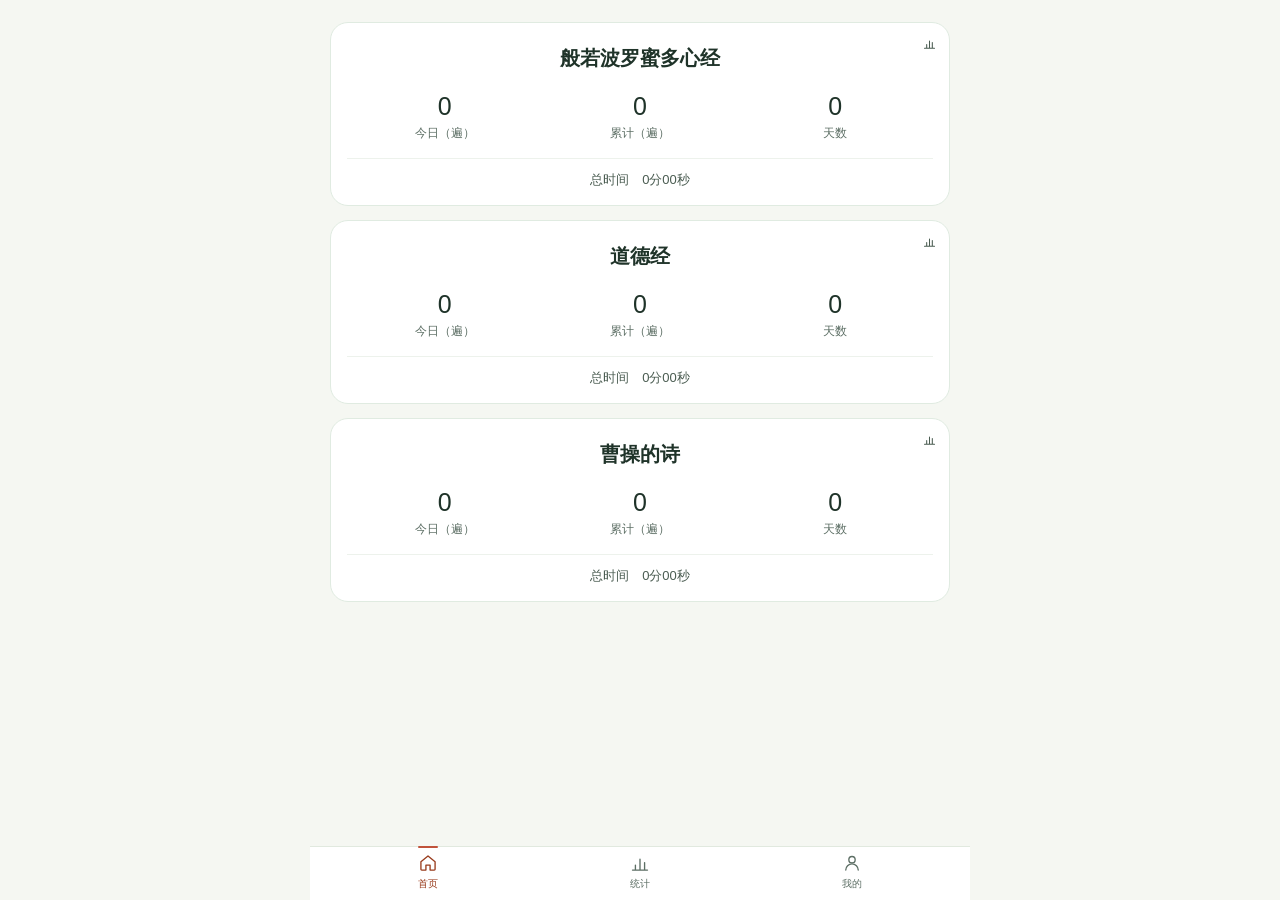
==== commit 39cf8fcf: "fix(v33): 卡面右上角进入统计，阅读控件再收一档 每张诵读卡右上角加统计图标，点进这本书自己的统计。底部拼音、字号和排版改成无边框小字，少占一行。  Co-authored-by: lgy86" ====
--- a/index.html
+++ b/index.html
@@ -8,7 +8,7 @@
   <link rel="manifest" href="manifest.webmanifest">
   <link rel="icon" href="icon.svg" type="image/svg+xml">
   <title>日课 · 读诵与日常</title>
-  <link rel="stylesheet" href="styles.css?v=31">
+  <link rel="stylesheet" href="styles.css?v=33">
 </head>
 <body>
   <div class="app-shell">
@@ -46,12 +46,12 @@
   </dialog>
 
   <div id="toast" class="toast" role="status" aria-live="polite"></div>
-  <script src="data/dao-de-jing.js?v=31"></script>
-  <script src="data/dao-pinyin.js?v=31"></script>
-  <script src="data/heart-pinyin.js?v=31"></script>
-  <script src="data/cao-pinyin.js?v=31"></script>
-  <script src="data/cao-poems.js?v=31"></script>
-  <script src="time-stats.js?v=31"></script>
-  <script src="app.js?v=31"></script>
+  <script src="data/dao-de-jing.js?v=33"></script>
+  <script src="data/dao-pinyin.js?v=33"></script>
+  <script src="data/heart-pinyin.js?v=33"></script>
+  <script src="data/cao-pinyin.js?v=33"></script>
+  <script src="data/cao-poems.js?v=33"></script>
+  <script src="time-stats.js?v=33"></script>
+  <script src="app.js?v=33"></script>
 </body>
 </html>
--- a/styles.css
+++ b/styles.css
@@ -809,15 +809,21 @@
 .recite-header .recite-title-row h1 { font-family:var(--font-classic); font-size:18px; font-weight:500; }
 .recite-header .back-button { width:44px; height:44px; padding:0; display:grid; place-items:center; font-size:28px; line-height:1; color:var(--ink); }
 .recite-header .reading-timer { display:block; margin:6px 0 0; padding:0; font-size:13px; line-height:1.3; color:var(--ink-2); text-align:left; white-space:nowrap; }
-.app-shell.immersive { padding-bottom:168px; }
-.recitation-screen .recite-footer { display:flex; flex-direction:column; gap:8px; }
+.app-shell.immersive { padding-bottom:118px; }
+.recitation-screen .recite-footer { display:flex; flex-direction:column; gap:4px; padding-top:4px; }
 .recitation-screen.editing-layout .recite-footer { display:flex; }
-.read-dock { display:flex; flex-direction:column; gap:8px; }
-.read-tools .pinyin-button,.font-step button,.read-tools .settings-edit,.layout-done { min-width:44px; min-height:44px; padding:0 12px; }
+.read-dock { display:flex; flex-direction:column; }
+.read-tools { display:flex; align-items:center; justify-content:flex-end; gap:2px; min-height:0; }
+.read-tools .pinyin-button,.font-step button,.read-tools .settings-edit,.layout-done { min-width:0; width:auto; height:24px; min-height:24px; padding:0 6px; border:0; border-radius:6px; background:transparent; font-size:12px; color:var(--ink-2); }
+.read-tools .pinyin-button.on { background:var(--cinnabar-soft); color:var(--cinnabar-ink); }
 .read-tools .settings-edit { min-width:0; }
-.read-tools { display:flex; align-items:center; gap:8px; }
-.font-step { display:flex; align-items:center; gap:4px; margin-left:auto; }
-.font-step b { min-width:28px; text-align:center; font-size:16px; font-weight:500; font-variant-numeric:tabular-nums; }
+.font-step { display:flex; align-items:center; gap:0; margin-left:4px; }
+.font-step b { min-width:16px; text-align:center; font-size:12px; font-weight:500; font-variant-numeric:tabular-nums; color:var(--ink); }
+.recitation-screen .layout-toolbar button { min-width:28px; height:24px; font-size:13px; }
+.practice-card { position:relative; }
+.card-stats { position:absolute; top:6px; right:6px; z-index:2; width:28px; height:28px; padding:0; border:0; border-radius:8px; background:transparent; color:var(--ink-2); display:grid; place-items:center; cursor:pointer; }
+.card-stats svg { width:15px; height:15px; fill:none; stroke:currentColor; stroke-width:1.7; stroke-linecap:round; stroke-linejoin:round; }
+.card-stats:active { background:var(--paper-deep); }
 .recitation-screen .layout-toolbar { display:none; position:static; width:auto; max-width:none; margin:0; padding:0; border:0; background:transparent; }
 .recitation-screen.editing-layout .layout-toolbar { display:flex; }
 .recitation-screen.editing-layout .read-tools { display:none; }
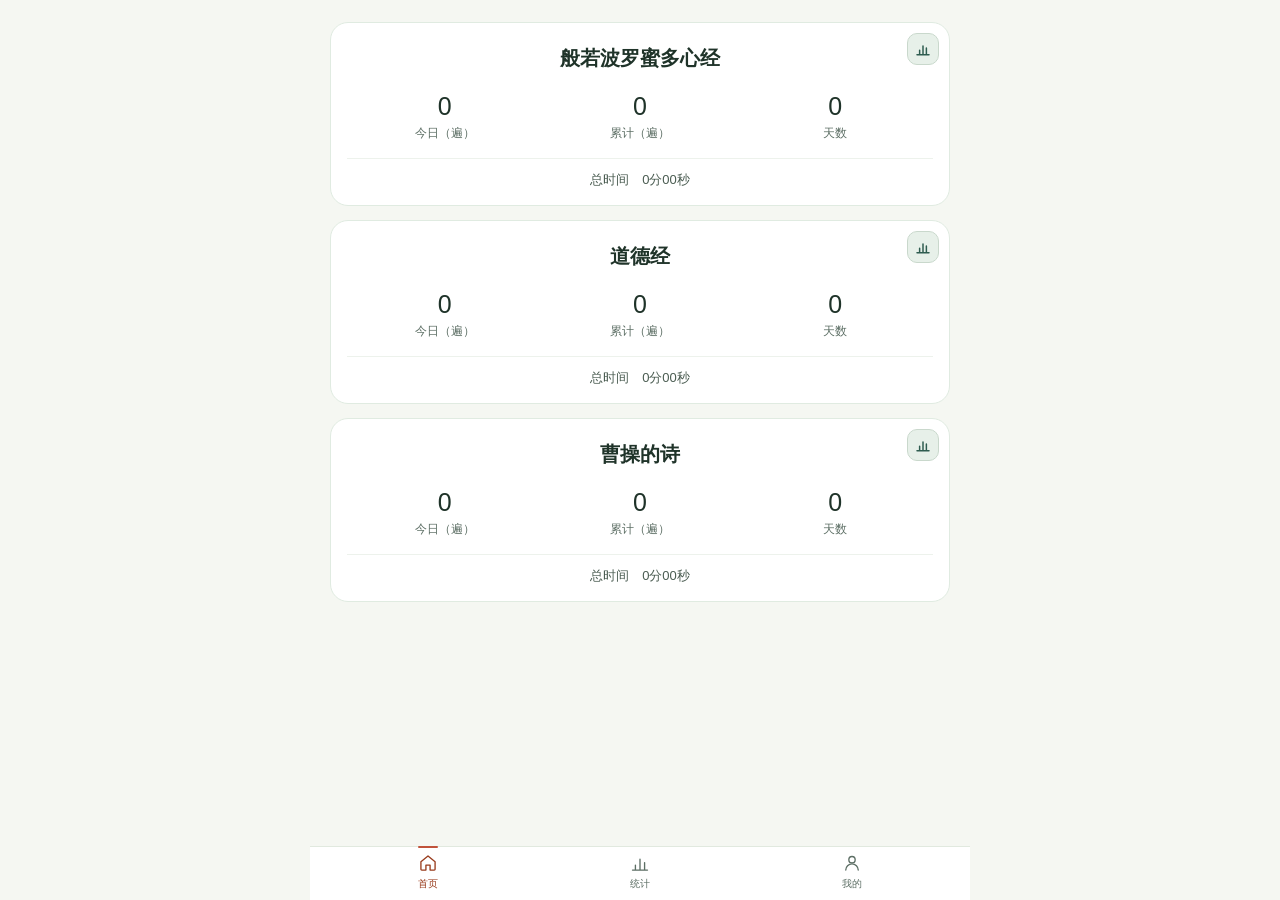
==== commit d872a4b6: "fix(v34): 把卡面统计图标做成看得见的浅绿标记 原先只有 15 像素淡线，缩略图里像没有。改成右上角带底色的小图标。  Co-authored-by: lgy8687 <lgy8687@use" ====
--- a/index.html
+++ b/index.html
@@ -8,7 +8,7 @@
   <link rel="manifest" href="manifest.webmanifest">
   <link rel="icon" href="icon.svg" type="image/svg+xml">
   <title>日课 · 读诵与日常</title>
-  <link rel="stylesheet" href="styles.css?v=33">
+  <link rel="stylesheet" href="styles.css?v=34">
 </head>
 <body>
   <div class="app-shell">
@@ -46,12 +46,12 @@
   </dialog>
 
   <div id="toast" class="toast" role="status" aria-live="polite"></div>
-  <script src="data/dao-de-jing.js?v=33"></script>
-  <script src="data/dao-pinyin.js?v=33"></script>
-  <script src="data/heart-pinyin.js?v=33"></script>
-  <script src="data/cao-pinyin.js?v=33"></script>
-  <script src="data/cao-poems.js?v=33"></script>
-  <script src="time-stats.js?v=33"></script>
-  <script src="app.js?v=33"></script>
+  <script src="data/dao-de-jing.js?v=34"></script>
+  <script src="data/dao-pinyin.js?v=34"></script>
+  <script src="data/heart-pinyin.js?v=34"></script>
+  <script src="data/cao-pinyin.js?v=34"></script>
+  <script src="data/cao-poems.js?v=34"></script>
+  <script src="time-stats.js?v=34"></script>
+  <script src="app.js?v=34"></script>
 </body>
 </html>
--- a/styles.css
+++ b/styles.css
@@ -821,8 +821,8 @@
 .font-step b { min-width:16px; text-align:center; font-size:12px; font-weight:500; font-variant-numeric:tabular-nums; color:var(--ink); }
 .recitation-screen .layout-toolbar button { min-width:28px; height:24px; font-size:13px; }
 .practice-card { position:relative; }
-.card-stats { position:absolute; top:6px; right:6px; z-index:2; width:28px; height:28px; padding:0; border:0; border-radius:8px; background:transparent; color:var(--ink-2); display:grid; place-items:center; cursor:pointer; }
-.card-stats svg { width:15px; height:15px; fill:none; stroke:currentColor; stroke-width:1.7; stroke-linecap:round; stroke-linejoin:round; }
+.card-stats { position:absolute; top:10px; right:10px; z-index:2; width:32px; height:32px; padding:0; border:1px solid var(--line-strong); border-radius:10px; background:var(--green-soft); color:var(--green); display:grid; place-items:center; cursor:pointer; }
+.card-stats svg { width:18px; height:18px; fill:none; stroke:currentColor; stroke-width:2; stroke-linecap:round; stroke-linejoin:round; }
 .card-stats:active { background:var(--paper-deep); }
 .recitation-screen .layout-toolbar { display:none; position:static; width:auto; max-width:none; margin:0; padding:0; border:0; background:transparent; }
 .recitation-screen.editing-layout .layout-toolbar { display:flex; }
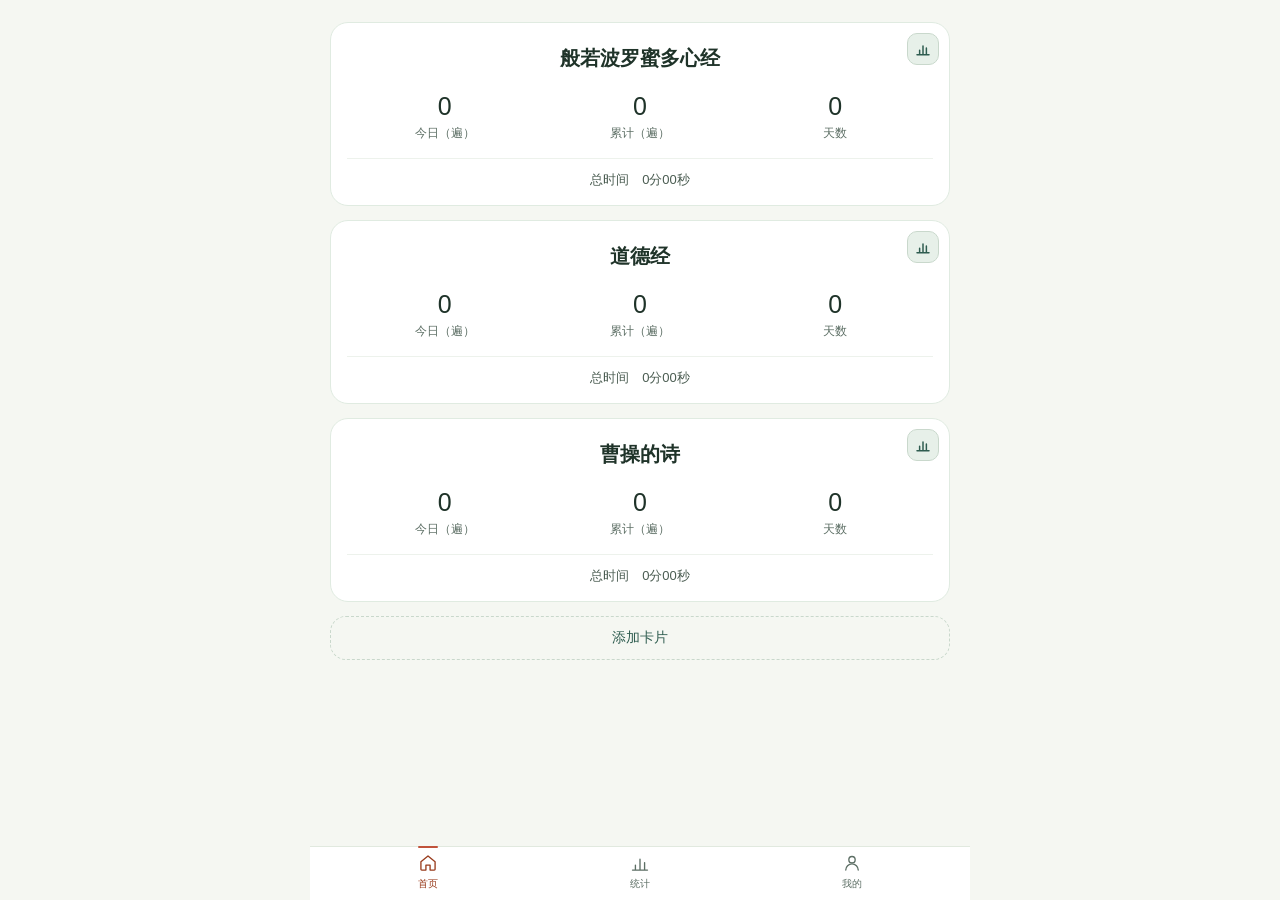
==== commit 230912e2: "fix(v35): 统计从卡片进入就返回首页，并允许自己加卡片和篇目 从卡片上的统计图标进去，返回回到首页。首页可以添加一张空卡片，曹操的诗和自己的卡片里可以添加一篇。  Co-authored-by" ====
--- a/index.html
+++ b/index.html
@@ -8,7 +8,7 @@
   <link rel="manifest" href="manifest.webmanifest">
   <link rel="icon" href="icon.svg" type="image/svg+xml">
   <title>日课 · 读诵与日常</title>
-  <link rel="stylesheet" href="styles.css?v=34">
+  <link rel="stylesheet" href="styles.css?v=35">
 </head>
 <body>
   <div class="app-shell">
@@ -45,13 +45,22 @@
     <p class="privacy-note">GitHub Pages 上的网页不接收你的打卡数据。</p>
   </dialog>
 
+  <dialog id="compose-dialog" class="settings-dialog">
+    <form method="dialog" class="dialog-top"><div><h2 id="compose-heading">添加</h2></div><button type="button" class="icon-button" id="compose-cancel" aria-label="关闭">×</button></form>
+    <div class="setting-group">
+      <label class="compose-label">标题<input id="compose-title" maxlength="40" autocomplete="off" placeholder="写一个标题"></label>
+      <label class="compose-label" id="compose-body-label">正文<textarea id="compose-text" maxlength="4000" placeholder="可以先空着"></textarea></label>
+      <button type="button" id="compose-save" class="button primary">保存</button>
+    </div>
+  </dialog>
+
   <div id="toast" class="toast" role="status" aria-live="polite"></div>
-  <script src="data/dao-de-jing.js?v=34"></script>
-  <script src="data/dao-pinyin.js?v=34"></script>
-  <script src="data/heart-pinyin.js?v=34"></script>
-  <script src="data/cao-pinyin.js?v=34"></script>
-  <script src="data/cao-poems.js?v=34"></script>
-  <script src="time-stats.js?v=34"></script>
-  <script src="app.js?v=34"></script>
+  <script src="data/dao-de-jing.js?v=35"></script>
+  <script src="data/dao-pinyin.js?v=35"></script>
+  <script src="data/heart-pinyin.js?v=35"></script>
+  <script src="data/cao-pinyin.js?v=35"></script>
+  <script src="data/cao-poems.js?v=35"></script>
+  <script src="time-stats.js?v=35"></script>
+  <script src="app.js?v=35"></script>
 </body>
 </html>
--- a/styles.css
+++ b/styles.css
@@ -824,6 +824,14 @@
 .card-stats { position:absolute; top:10px; right:10px; z-index:2; width:32px; height:32px; padding:0; border:1px solid var(--line-strong); border-radius:10px; background:var(--green-soft); color:var(--green); display:grid; place-items:center; cursor:pointer; }
 .card-stats svg { width:18px; height:18px; fill:none; stroke:currentColor; stroke-width:2; stroke-linecap:round; stroke-linejoin:round; }
 .card-stats:active { background:var(--paper-deep); }
+.add-card,.add-piece,.chapter-add { display:block; width:100%; min-height:44px; margin:0 0 14px; border:1px dashed var(--line-strong); border-radius:16px; background:transparent; color:var(--green); font-size:14px; cursor:pointer; }
+.add-piece.inline-add,.chapter-add { margin-top:12px; }
+.empty-piece { padding:48px 16px; text-align:center; color:var(--ink-2); }
+.empty-piece p { margin:0 0 16px; }
+.compose-label { display:block; margin:0 0 12px; font-size:13px; color:var(--ink-2); }
+.compose-label input,.compose-label textarea { display:block; width:100%; margin-top:6px; border:1px solid var(--line-strong); border-radius:10px; background:var(--card); color:var(--ink); font:inherit; padding:10px 12px; }
+.compose-label textarea { min-height:120px; resize:vertical; }
+#compose-save { width:100%; }
 .recitation-screen .layout-toolbar { display:none; position:static; width:auto; max-width:none; margin:0; padding:0; border:0; background:transparent; }
 .recitation-screen.editing-layout .layout-toolbar { display:flex; }
 .recitation-screen.editing-layout .read-tools { display:none; }
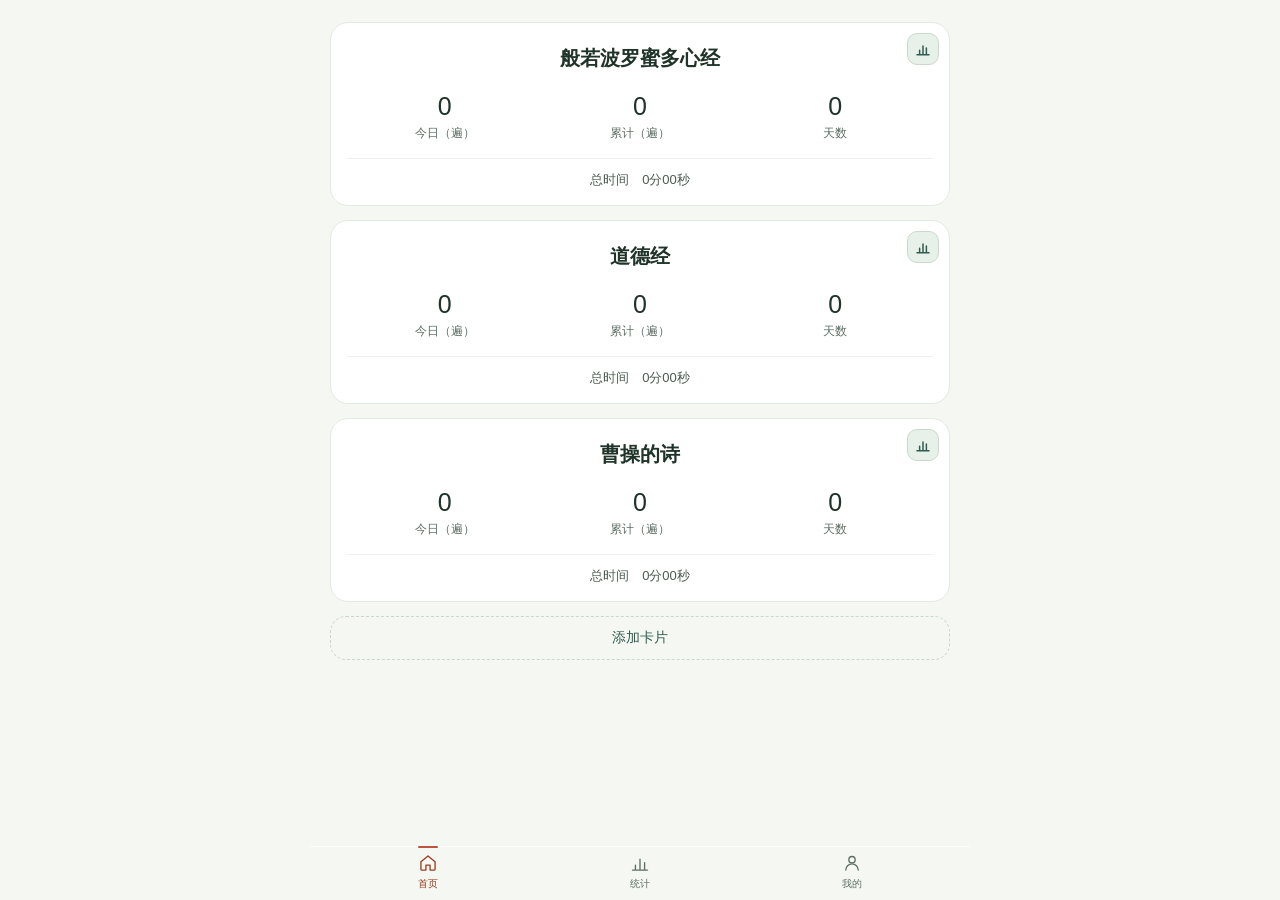
==== commit 1c44df83: "fix(v37): 底部导航改成米白毛玻璃 导航条用半透明底加模糊，卡片滑到后面时能透出来。  Co-authored-by: lgy8687 <lgy8687@users.noreply.githu" ====
--- a/index.html
+++ b/index.html
@@ -8,7 +8,7 @@
   <link rel="manifest" href="manifest.webmanifest">
   <link rel="icon" href="icon.svg" type="image/svg+xml">
   <title>日课 · 读诵与日常</title>
-  <link rel="stylesheet" href="styles.css?v=35">
+  <link rel="stylesheet" href="styles.css?v=37">
 </head>
 <body>
   <div class="app-shell">
@@ -55,12 +55,12 @@
   </dialog>
 
   <div id="toast" class="toast" role="status" aria-live="polite"></div>
-  <script src="data/dao-de-jing.js?v=35"></script>
-  <script src="data/dao-pinyin.js?v=35"></script>
-  <script src="data/heart-pinyin.js?v=35"></script>
-  <script src="data/cao-pinyin.js?v=35"></script>
-  <script src="data/cao-poems.js?v=35"></script>
-  <script src="time-stats.js?v=35"></script>
-  <script src="app.js?v=35"></script>
+  <script src="data/dao-de-jing.js?v=37"></script>
+  <script src="data/dao-pinyin.js?v=37"></script>
+  <script src="data/heart-pinyin.js?v=37"></script>
+  <script src="data/cao-pinyin.js?v=37"></script>
+  <script src="data/cao-poems.js?v=37"></script>
+  <script src="time-stats.js?v=37"></script>
+  <script src="app.js?v=37"></script>
 </body>
 </html>
--- a/styles.css
+++ b/styles.css
@@ -808,7 +808,9 @@
 .recite-header .recite-title-row { min-height:44px; padding-bottom:6px; }
 .recite-header .recite-title-row h1 { font-family:var(--font-classic); font-size:18px; font-weight:500; }
 .recite-header .back-button { width:44px; height:44px; padding:0; display:grid; place-items:center; font-size:28px; line-height:1; color:var(--ink); }
-.recite-header .reading-timer { display:block; margin:6px 0 0; padding:0; font-size:13px; line-height:1.3; color:var(--ink-2); text-align:left; white-space:nowrap; }
+.timer-row { display:flex; align-items:center; justify-content:space-between; gap:8px; margin-top:6px; }
+.recite-header .reading-timer { display:block; margin:0; padding:0; font-size:13px; line-height:1.3; color:var(--ink-2); text-align:left; white-space:nowrap; }
+.add-piece-link { border:0; background:transparent; color:var(--green); font-size:13px; line-height:1; padding:6px 0; cursor:pointer; }
 .app-shell.immersive { padding-bottom:118px; }
 .recitation-screen .recite-footer { display:flex; flex-direction:column; gap:4px; padding-top:4px; }
 .recitation-screen.editing-layout .recite-footer { display:flex; }
@@ -882,3 +884,16 @@
   .heat-grid { grid-template-rows:repeat(7,16px); }
   .heat-cell { height:16px; }
 }
+
+/* 底部导航：米白毛玻璃，内容可以滑到它后面 */
+.app-shell .bottom-nav {
+  height:auto; min-height:54px;
+  background:rgba(245,247,242,.62);
+  border-top:1px solid rgba(255,255,255,.72);
+  box-shadow:none;
+  backdrop-filter:blur(22px) saturate(1.35);
+  -webkit-backdrop-filter:blur(22px) saturate(1.35);
+}
+@supports not ((backdrop-filter:blur(1px)) or (-webkit-backdrop-filter:blur(1px))) {
+  .app-shell .bottom-nav { background:rgba(245,247,242,.94); }
+}
